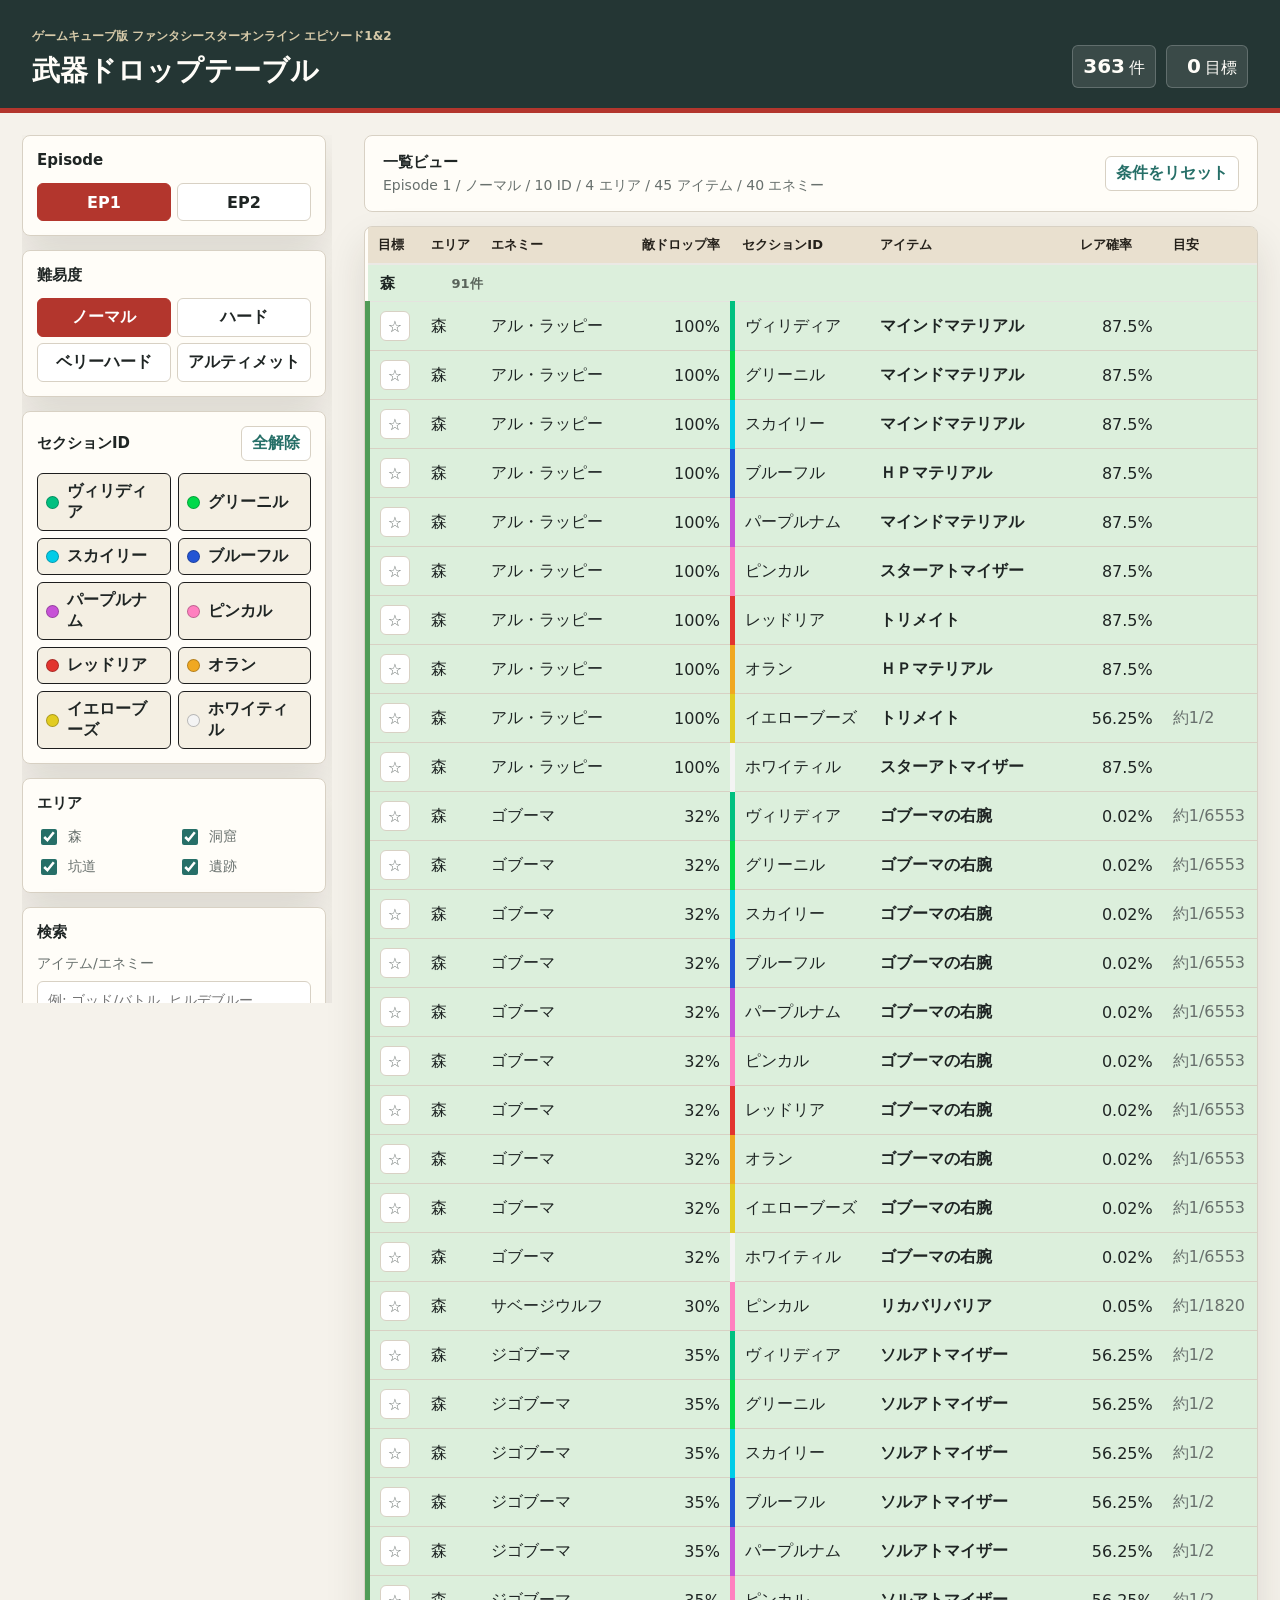
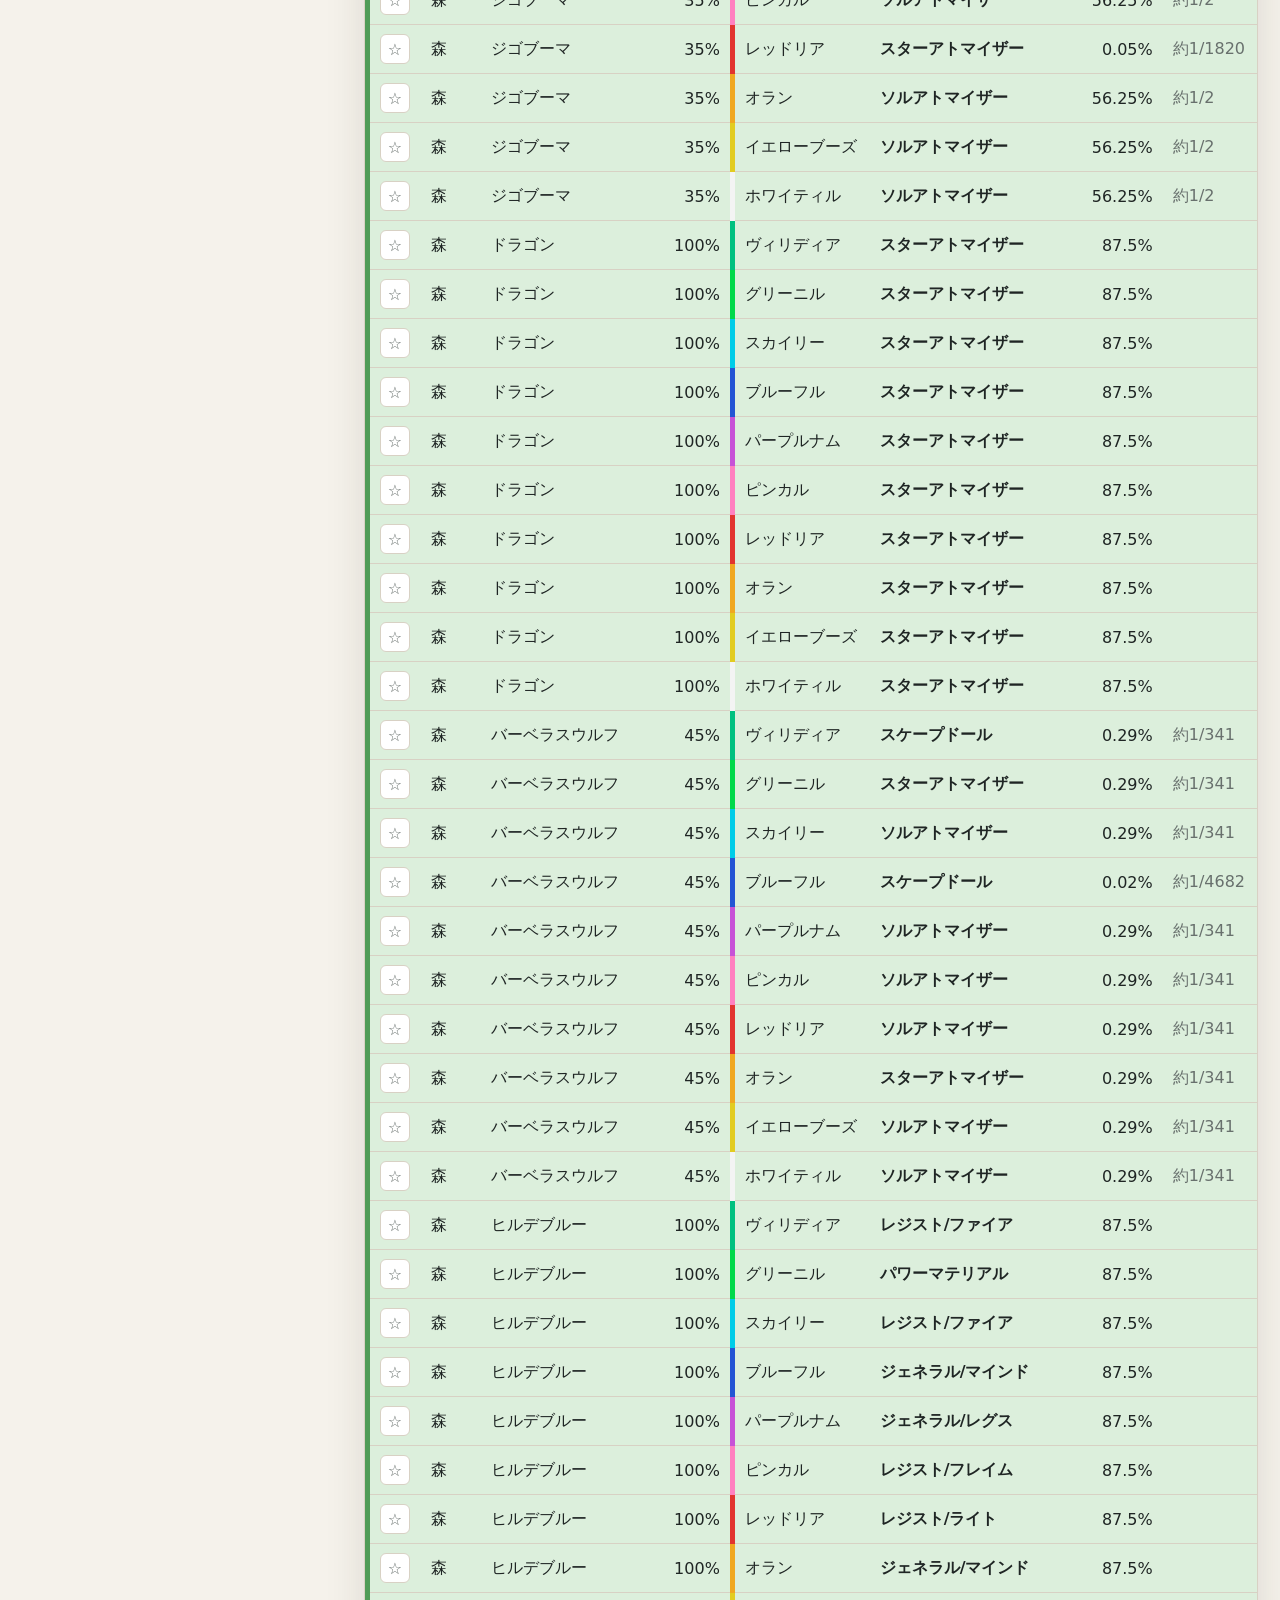
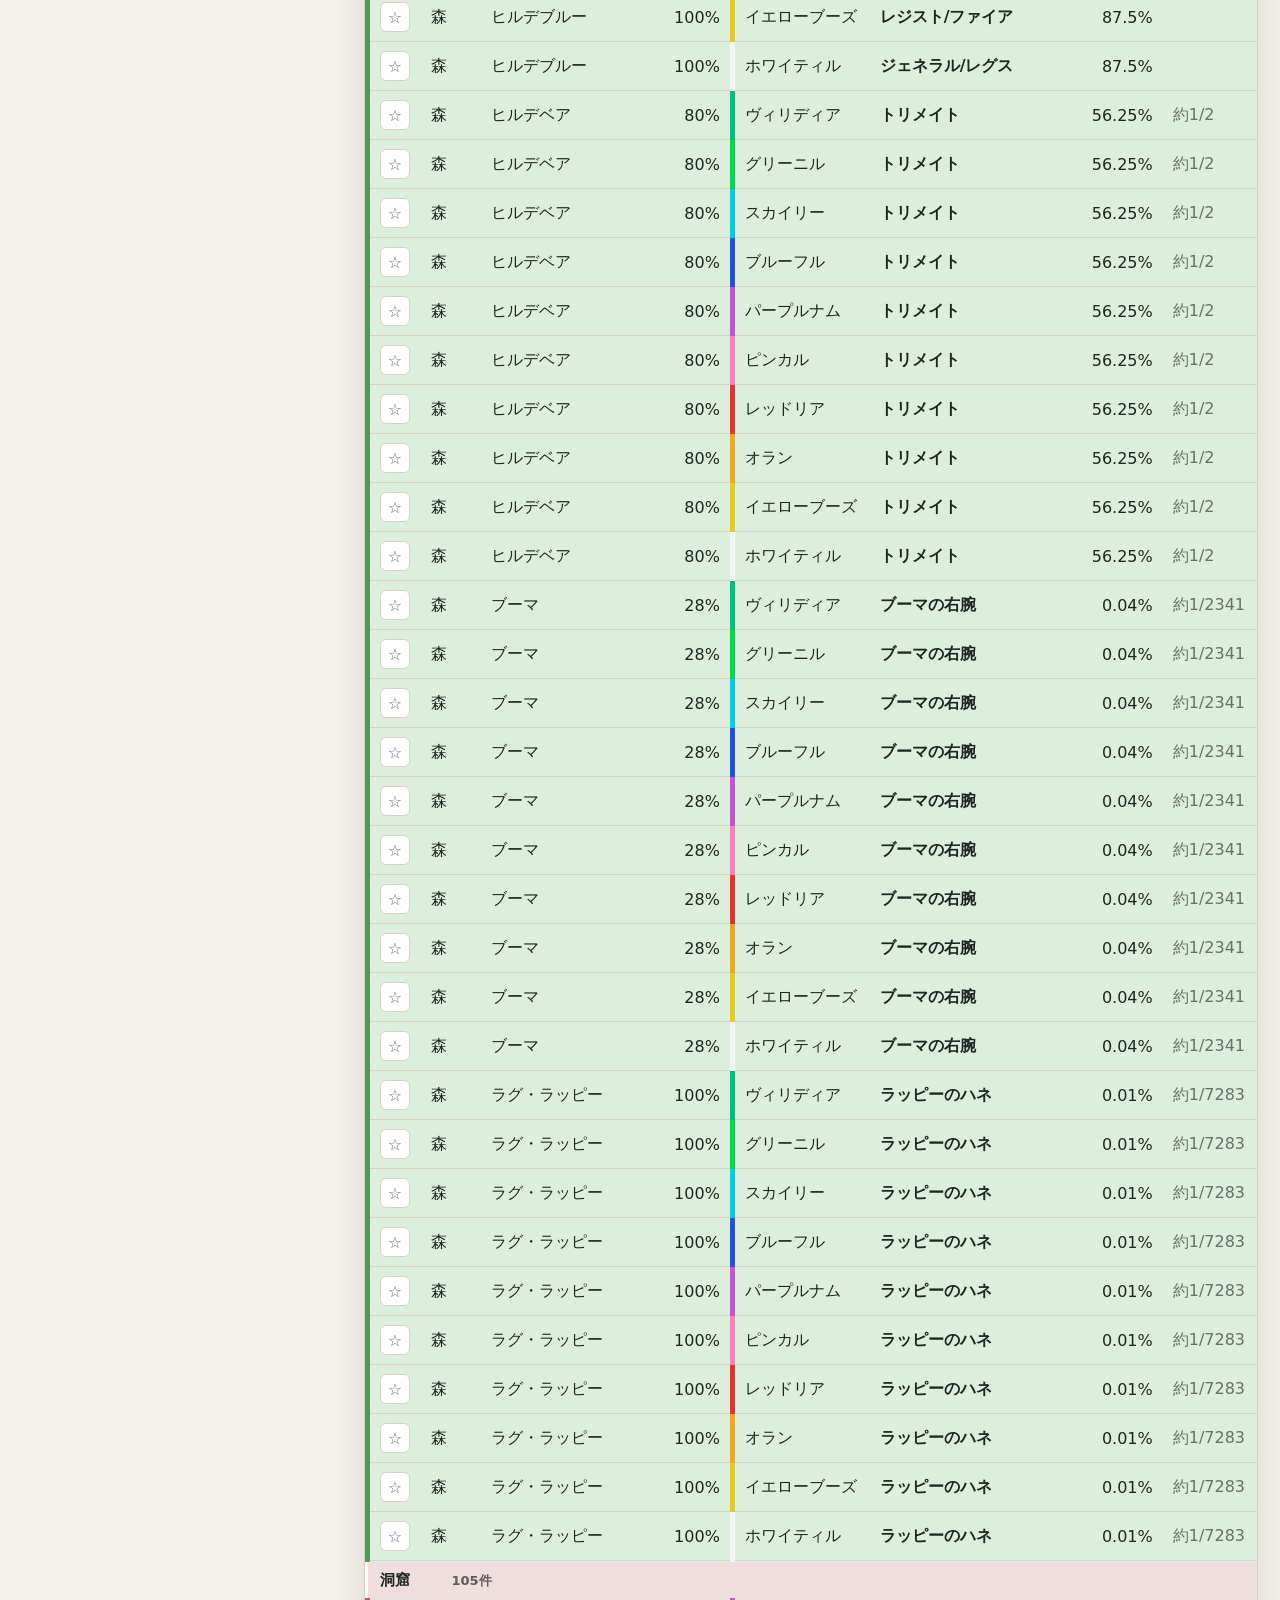
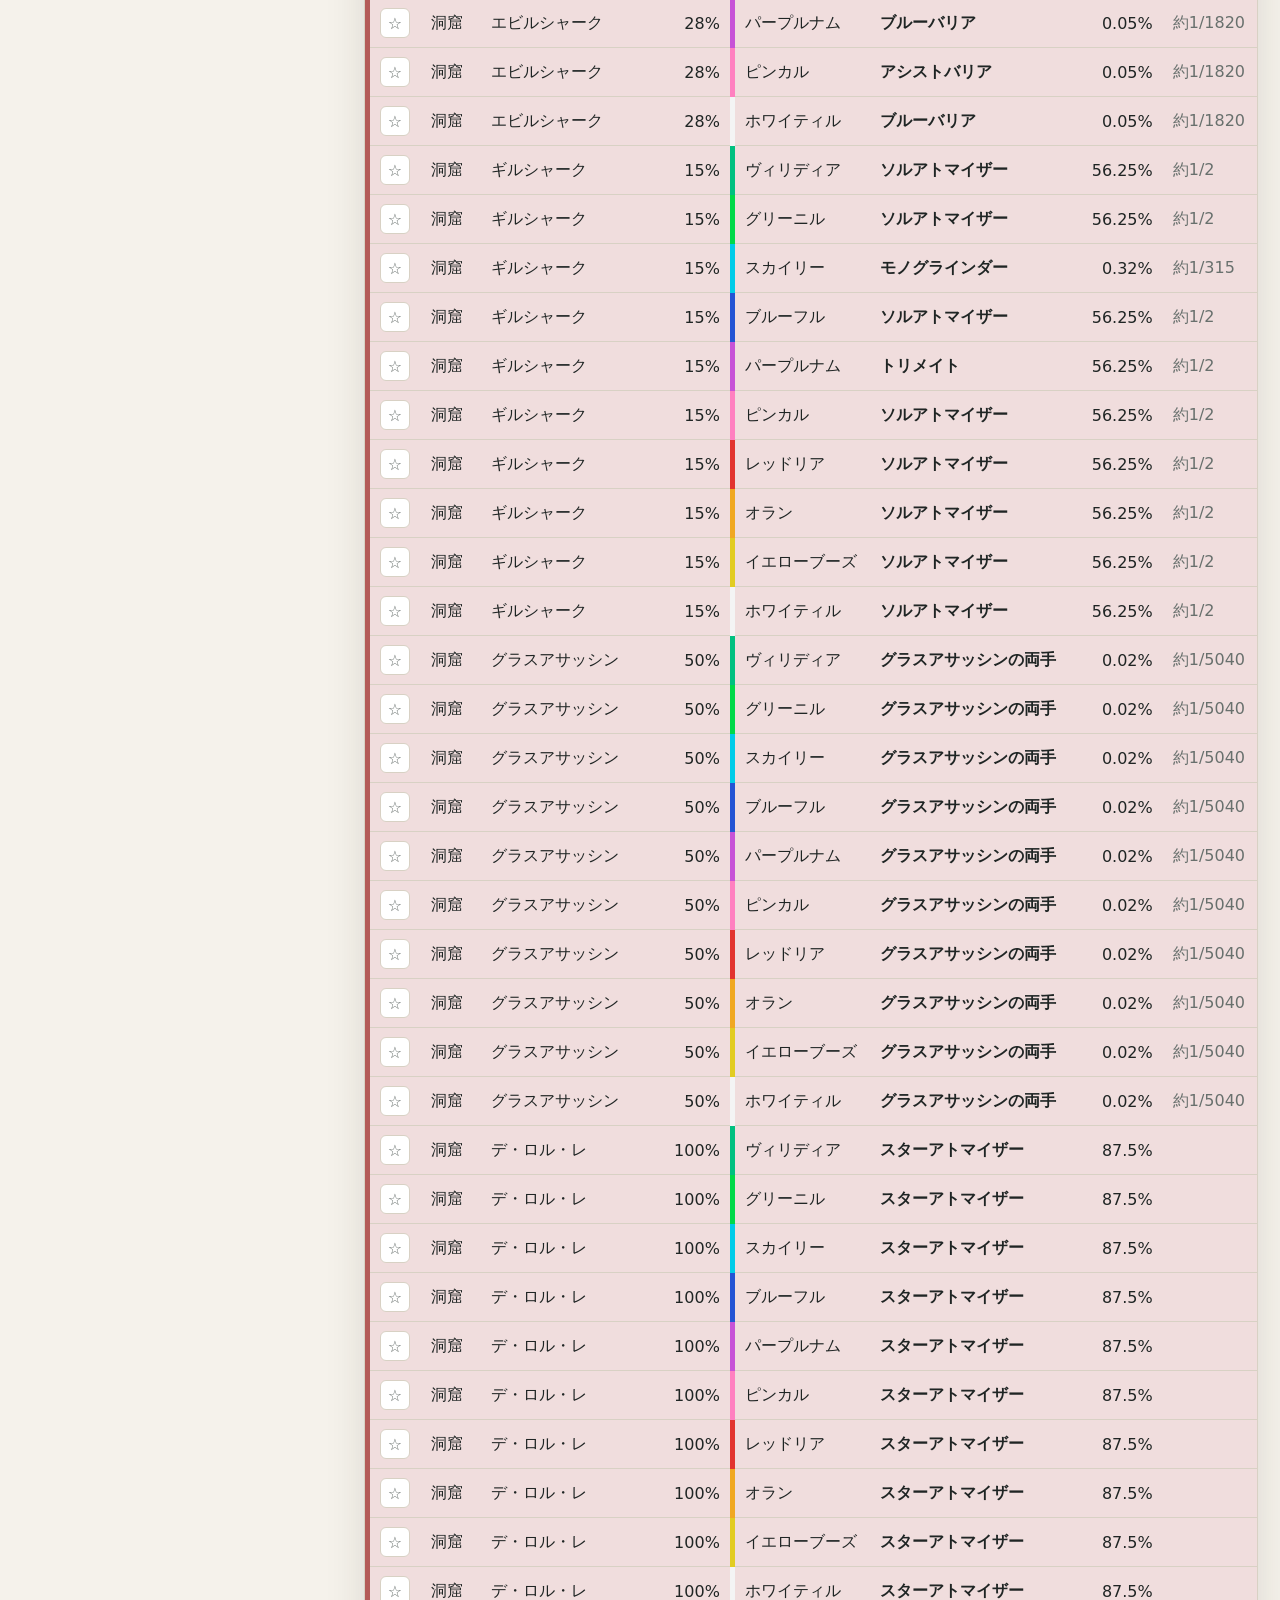
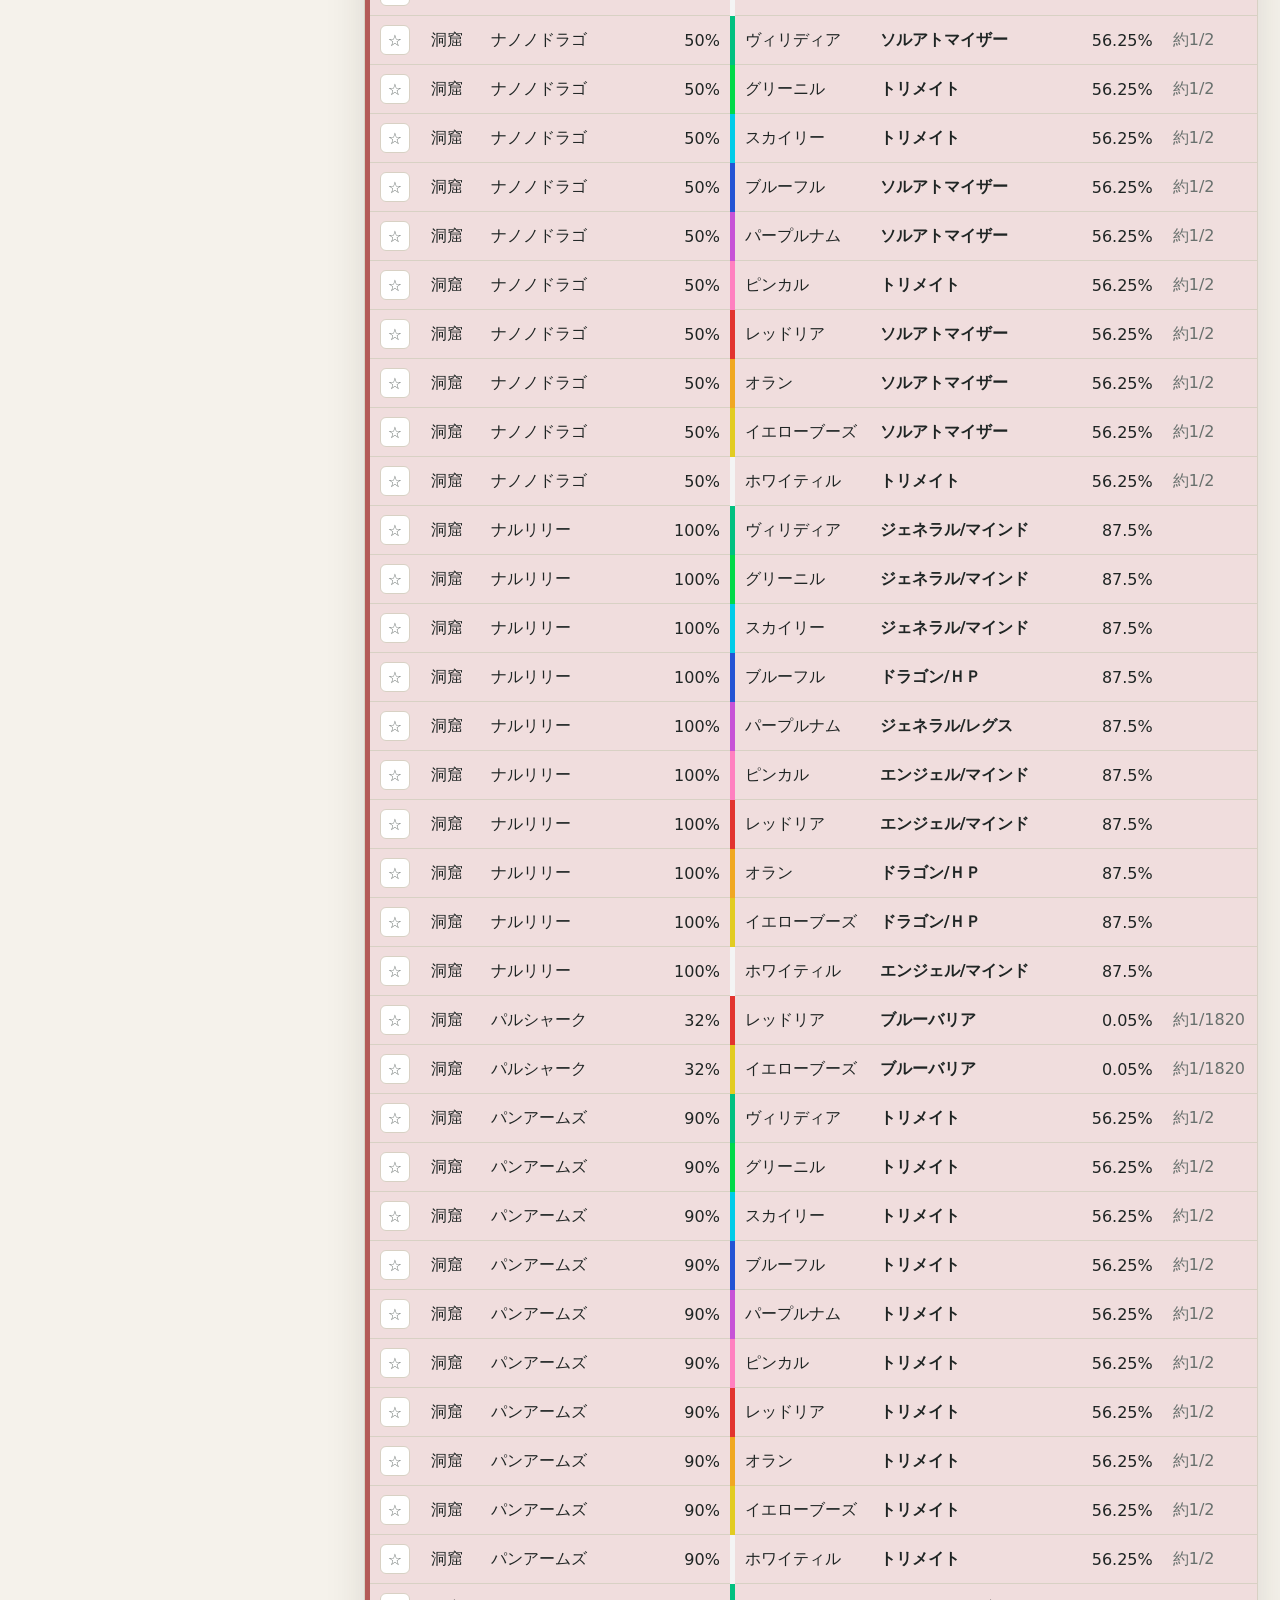
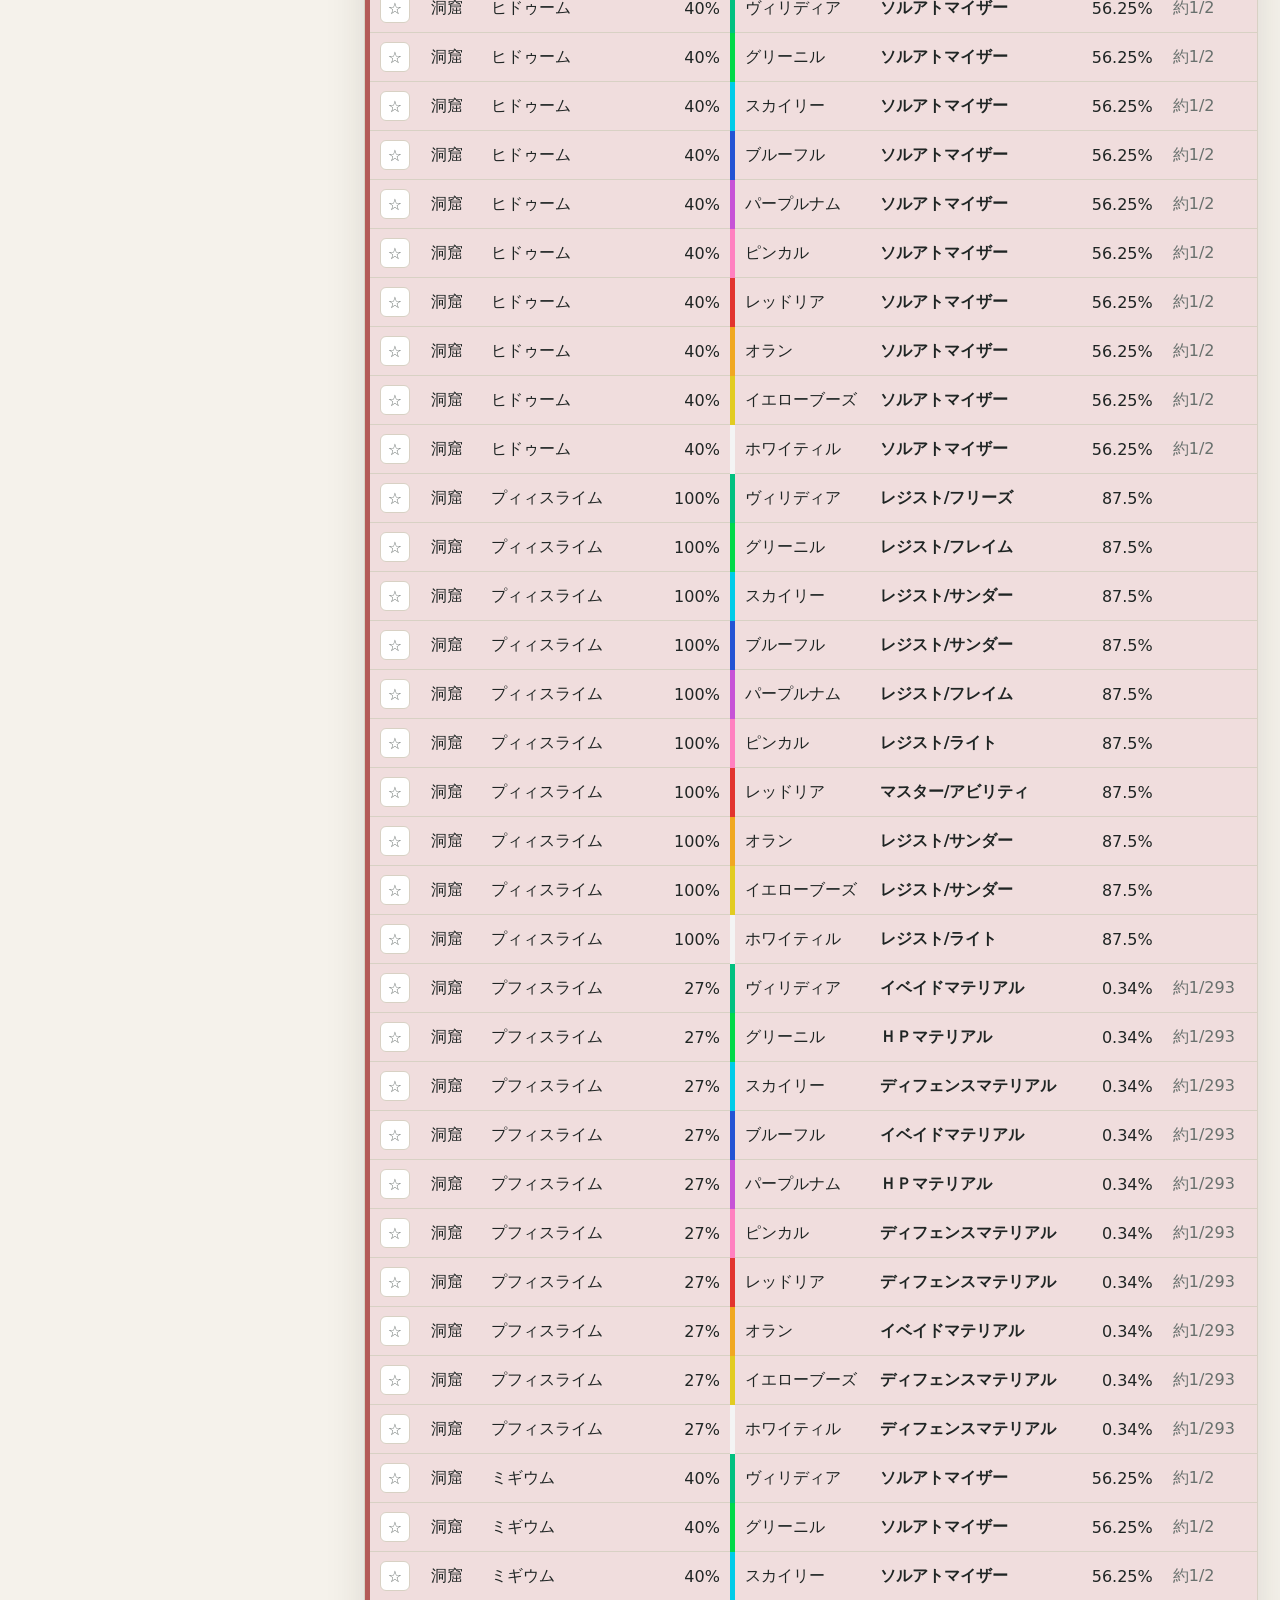
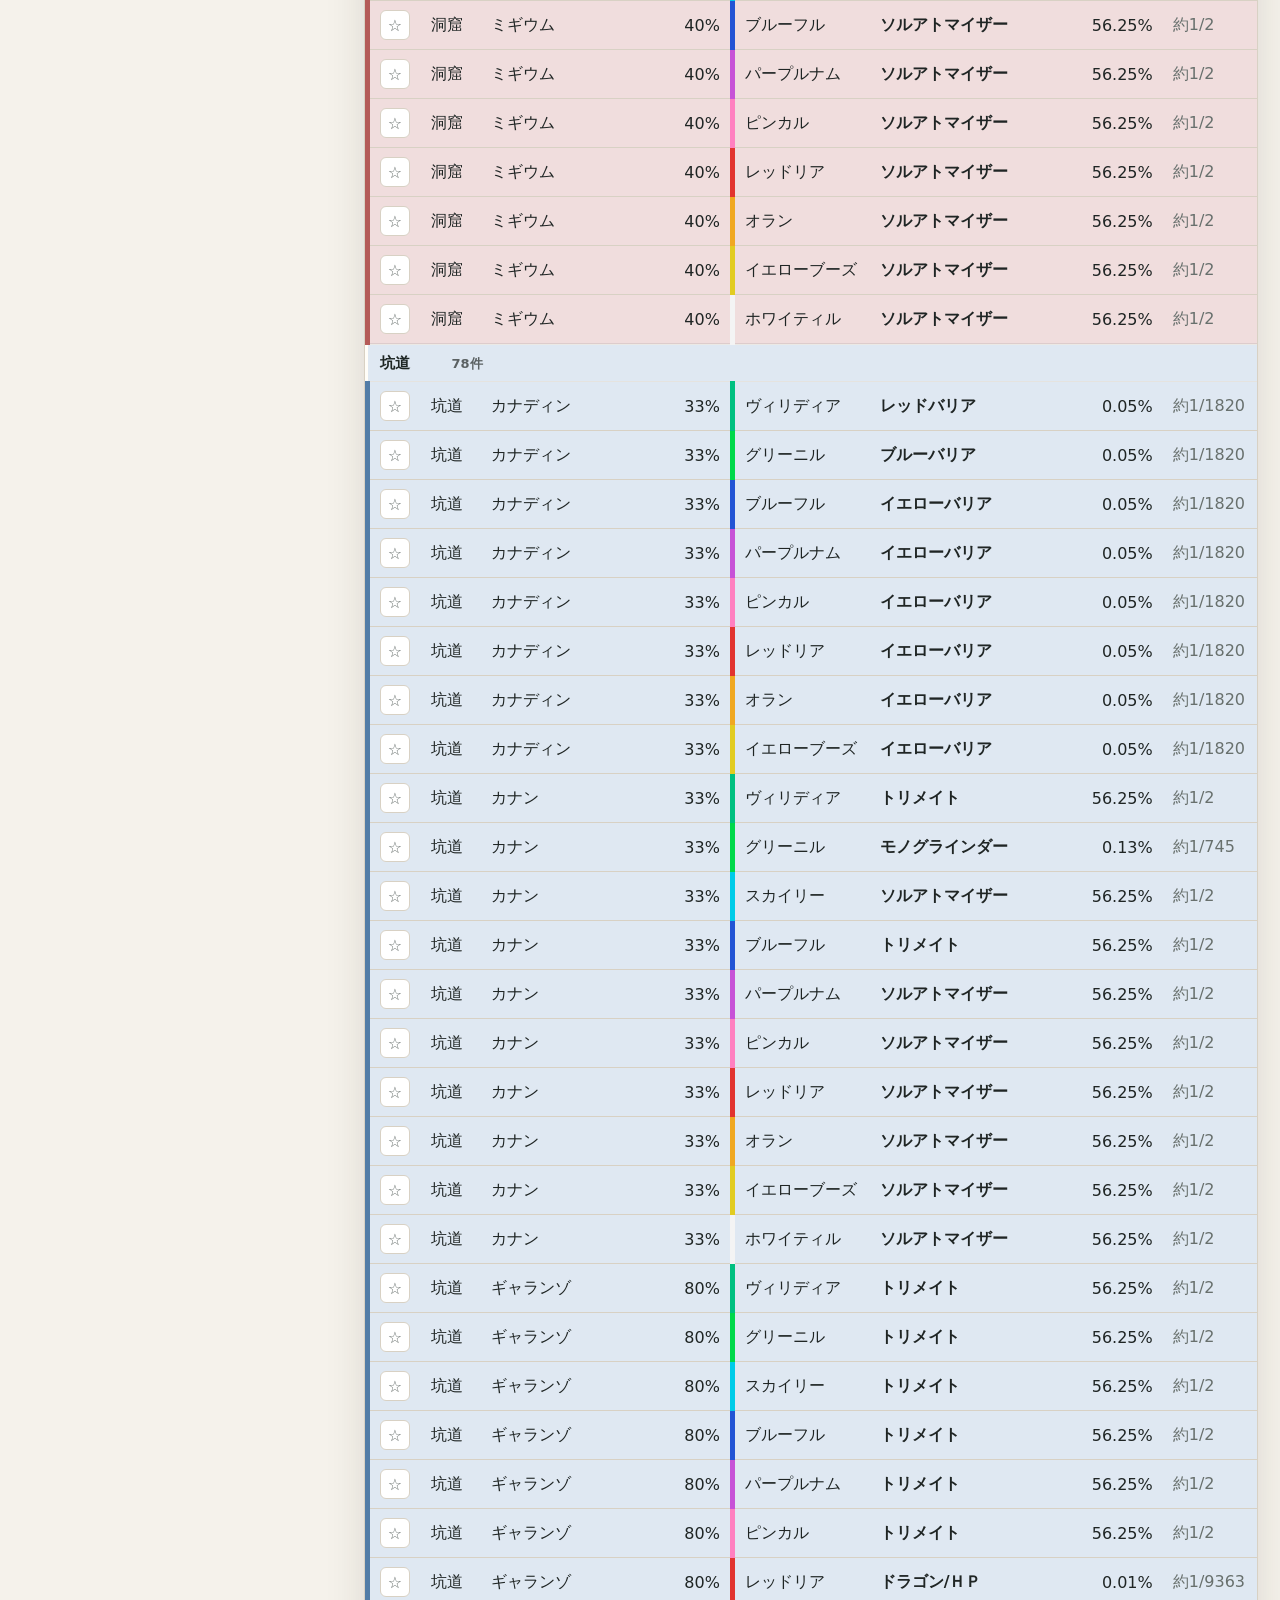
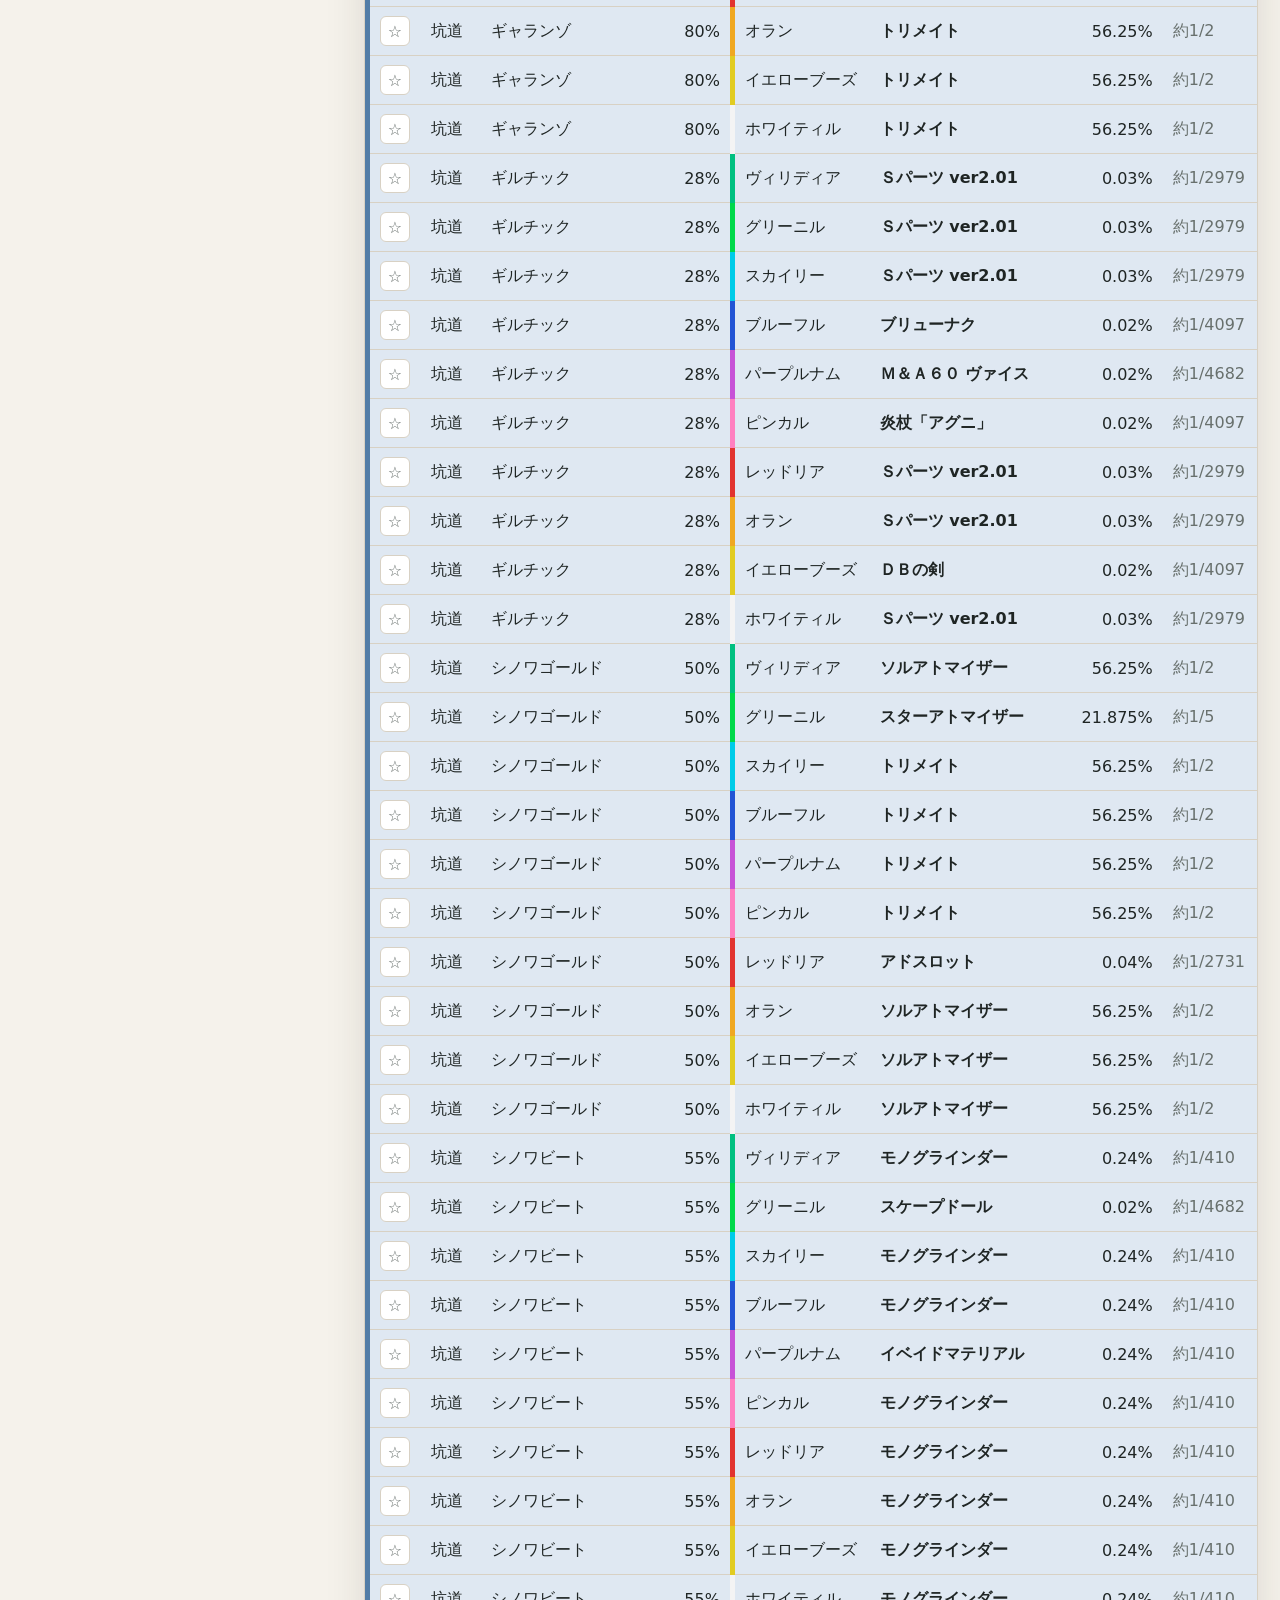
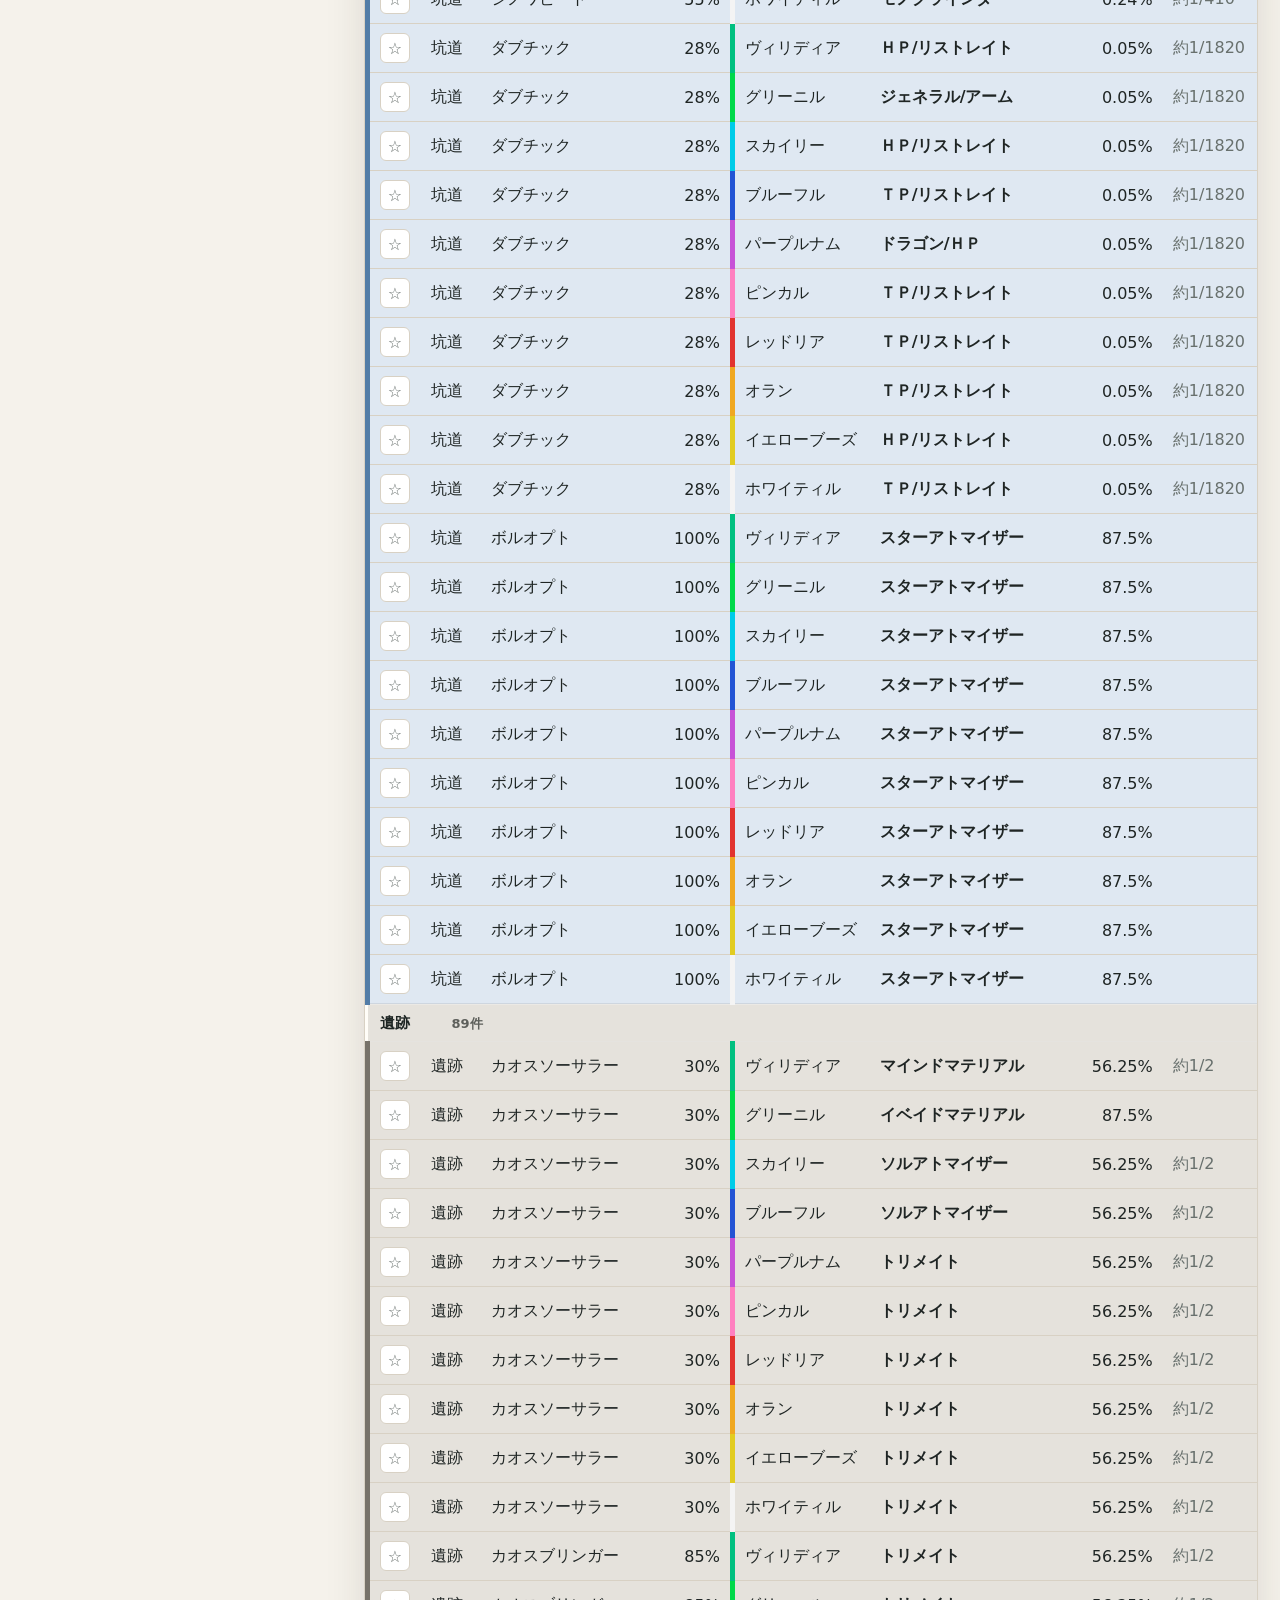
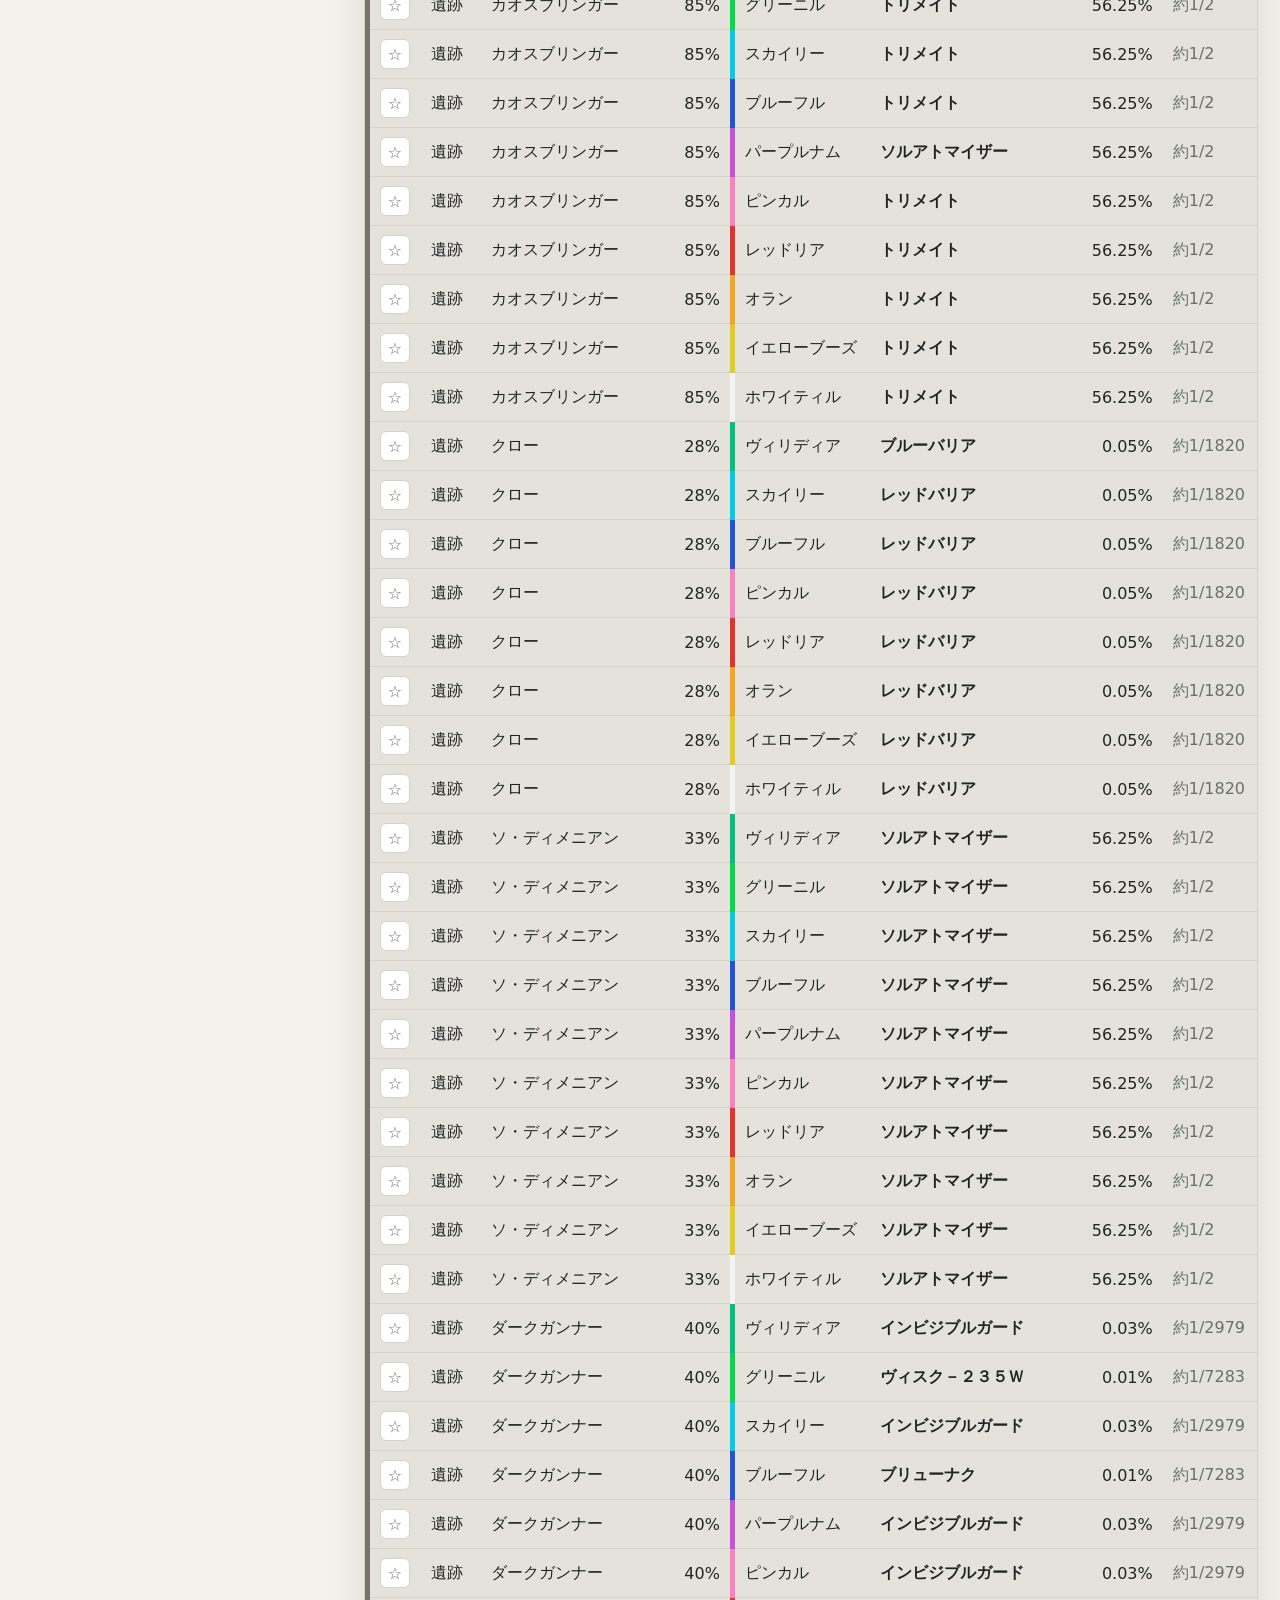
==== index.html @ a9a3b0b6 "Add files via upload" ====
<!doctype html>
<html lang="ja">
  <head>
    <meta charset="utf-8" />
    <meta name="viewport" content="width=device-width, initial-scale=1" />
    <title>ゲームキューブ版 ファンタシースターオンライン エピソード1&2 武器ドロップテーブル</title>
    <link rel="stylesheet" href="./styles.css" />
  </head>
  <body>
    <header class="app-header">
      <div>
        <p class="eyebrow">ゲームキューブ版 ファンタシースターオンライン エピソード1&2</p>
        <h1>武器ドロップテーブル</h1>
        <p class="visually-hidden">
          GC版 Phantasy Star Online Episode 1 and 2 weapon drop table.
          GameCube PSO Episode I & II rare item drop table.
        </p>
      </div>
      <div class="header-stats" aria-live="polite">
        <span><strong id="visibleCount">0</strong>件</span>
        <span><strong id="targetCount">0</strong>目標</span>
      </div>
    </header>

    <main class="layout">
      <aside class="filters" aria-label="絞り込み">
        <section class="filter-section">
          <h2>Episode</h2>
          <div id="episodeButtons" class="segmented"></div>
        </section>

        <section class="filter-section">
          <h2>難易度</h2>
          <div id="difficultyButtons" class="segmented"></div>
        </section>

        <section class="filter-section">
          <div class="section-heading">
            <h2>セクションID</h2>
            <button id="allSectionsButton" class="text-button" type="button">全選択</button>
          </div>
          <div id="sectionButtons" class="section-grid"></div>
        </section>

        <section class="filter-section">
          <h2>エリア</h2>
          <div id="areaFilters" class="check-grid"></div>
        </section>

        <section class="filter-section">
          <h2>検索</h2>
          <label class="search-box">
            <span>アイテム/エネミー</span>
            <input id="queryInput" type="search" placeholder="例: ゴッド/バトル, ヒルデブルー" />
          </label>
        </section>

        <section class="filter-section">
          <h2>表示</h2>
          <label class="control-row">
            <span>ビュー</span>
            <select id="viewMode">
              <option value="list">一覧</option>
              <option value="compare">比較</option>
            </select>
          </label>
          <label class="control-row">
            <span>並び順</span>
            <select id="sortMode">
              <option value="area">エリア順</option>
              <option value="rareAsc">出にくい順</option>
              <option value="rareDesc">出やすい順</option>
              <option value="item">アイテム名順</option>
            </select>
          </label>
          <label class="toggle-row">
            <input id="hideEmpty" type="checkbox" checked />
            <span>「-----」を隠す</span>
          </label>
          <label class="toggle-row">
            <input id="targetsOnly" type="checkbox" />
            <span>目標リストだけ表示</span>
          </label>
        </section>
      </aside>

      <section class="results" aria-label="検索結果">
        <div class="results-toolbar">
          <div>
            <h2 id="resultsTitle">一覧</h2>
            <p id="resultsSummary"></p>
          </div>
          <button id="resetButton" class="text-button" type="button">条件をリセット</button>
        </div>

        <div id="targetPanel" class="target-panel" hidden>
          <div class="section-heading">
            <h2>目標リスト</h2>
            <button id="clearTargetsButton" class="text-button" type="button">全解除</button>
          </div>
          <div id="targetList" class="target-list"></div>
        </div>

        <div class="table-shell">
          <table id="resultTable">
            <thead id="tableHead"></thead>
            <tbody id="tableBody"></tbody>
          </table>
        </div>
      </section>
    </main>

    <script src="./data.js"></script>
    <script src="./app.js"></script>
  </body>
</html>
---- styles.css ----
:root {
  color-scheme: light;
  --bg: #f5f2eb;
  --surface: #fffdf8;
  --surface-2: #ebe7de;
  --ink: #1f2524;
  --muted: #68706d;
  --line: #d8d1c4;
  --accent: #b3362d;
  --accent-2: #266f68;
  --good: #1b7f45;
  --shadow: 0 18px 40px rgba(38, 34, 28, 0.12);
}

* {
  box-sizing: border-box;
}

body {
  margin: 0;
  min-height: 100vh;
  background: var(--bg);
  color: var(--ink);
  font-family:
    "Yu Gothic UI", "Meiryo", system-ui, -apple-system, BlinkMacSystemFont, sans-serif;
}

button,
input,
select {
  font: inherit;
}

.app-header {
  display: flex;
  align-items: flex-end;
  justify-content: space-between;
  gap: 24px;
  padding: 28px 32px 20px;
  background: #243634;
  color: #fffdf8;
  border-bottom: 5px solid var(--accent);
}

.eyebrow {
  margin: 0 0 8px;
  color: #d7caa9;
  font-size: 12px;
  font-weight: 700;
  letter-spacing: 0;
  text-transform: uppercase;
}

h1,
h2,
p {
  margin: 0;
}

h1 {
  font-size: 28px;
  line-height: 1.25;
}

.visually-hidden {
  position: absolute;
  width: 1px;
  height: 1px;
  padding: 0;
  overflow: hidden;
  clip: rect(0, 0, 0, 0);
  white-space: nowrap;
  border: 0;
}

h2 {
  font-size: 15px;
  line-height: 1.4;
}

.header-stats {
  display: flex;
  gap: 10px;
  flex-wrap: wrap;
}

.header-stats span {
  min-width: 82px;
  padding: 8px 10px;
  background: rgba(255, 255, 255, 0.1);
  border: 1px solid rgba(255, 255, 255, 0.2);
  border-radius: 6px;
  text-align: right;
}

.header-stats strong {
  margin-right: 4px;
  font-size: 20px;
}

.layout {
  display: grid;
  grid-template-columns: minmax(260px, 320px) minmax(0, 1fr);
  gap: 22px;
  padding: 22px;
}

.filters {
  display: flex;
  flex-direction: column;
  gap: 14px;
  align-self: start;
  position: sticky;
  top: 16px;
  max-height: calc(100vh - 32px);
  overflow-y: auto;
  padding-right: 6px;
  scrollbar-gutter: stable;
}

.filters::-webkit-scrollbar {
  width: 10px;
}

.filters::-webkit-scrollbar-track {
  background: #e8e1d5;
  border-radius: 999px;
}

.filters::-webkit-scrollbar-thumb {
  background: #b8ab98;
  border: 2px solid #e8e1d5;
  border-radius: 999px;
}

.filters::-webkit-scrollbar-thumb:hover {
  background: #8f8170;
}

.filter-section,
.target-panel {
  padding: 14px;
  background: var(--surface);
  border: 1px solid var(--line);
  border-radius: 8px;
  box-shadow: var(--shadow);
}

.filter-section {
  display: flex;
  flex-direction: column;
  gap: 12px;
}

.section-heading {
  display: flex;
  align-items: center;
  justify-content: space-between;
  gap: 12px;
}

.segmented {
  display: grid;
  grid-template-columns: repeat(2, minmax(0, 1fr));
  gap: 6px;
}

.segmented button,
.section-button,
.text-button {
  border: 1px solid var(--line);
  border-radius: 6px;
  background: #fff;
  color: var(--ink);
  cursor: pointer;
}

.segmented button {
  min-height: 38px;
  padding: 8px;
  font-weight: 700;
}

.segmented button.active {
  border-color: var(--accent);
  background: var(--accent);
  color: #fff;
}

.section-grid {
  display: grid;
  grid-template-columns: repeat(2, minmax(0, 1fr));
  gap: 7px;
}

.section-button {
  display: flex;
  align-items: center;
  gap: 8px;
  min-height: 36px;
  padding: 7px 8px;
  text-align: left;
}

.section-button.active {
  border-color: #1d1d1d;
  background: #f4efe3;
  font-weight: 700;
}

.swatch {
  width: 13px;
  height: 13px;
  flex: 0 0 13px;
  border: 1px solid rgba(0, 0, 0, 0.25);
  border-radius: 50%;
}

.check-grid {
  display: grid;
  grid-template-columns: repeat(2, minmax(0, 1fr));
  gap: 8px;
}

.toggle-row,
.control-row,
.search-box,
.check-grid label {
  display: flex;
  align-items: center;
  gap: 8px;
  color: var(--muted);
  font-size: 14px;
}

.search-box,
.control-row {
  align-items: stretch;
  flex-direction: column;
}

input[type="search"],
select {
  width: 100%;
  min-height: 38px;
  padding: 8px 10px;
  border: 1px solid var(--line);
  border-radius: 6px;
  background: #fff;
  color: var(--ink);
}

input[type="checkbox"] {
  width: 16px;
  height: 16px;
  accent-color: var(--accent-2);
}

.text-button {
  min-height: 32px;
  padding: 6px 10px;
  color: var(--accent-2);
  font-weight: 700;
}

.results {
  min-width: 0;
  display: flex;
  flex-direction: column;
  gap: 14px;
}

.results-toolbar {
  display: flex;
  align-items: center;
  justify-content: space-between;
  gap: 16px;
  padding: 16px 18px;
  background: var(--surface);
  border: 1px solid var(--line);
  border-radius: 8px;
}

#resultsSummary {
  margin-top: 4px;
  color: var(--muted);
  font-size: 14px;
}

.target-panel {
  box-shadow: none;
}

.target-list {
  display: flex;
  flex-wrap: wrap;
  gap: 8px;
  margin-top: 12px;
}

.target-chip {
  display: inline-flex;
  align-items: center;
  gap: 8px;
  max-width: 100%;
  padding: 6px 8px;
  border: 1px solid var(--line);
  border-radius: 6px;
  background: #fff;
  color: var(--ink);
}

.target-chip button,
.target-button {
  width: 30px;
  height: 30px;
  border: 1px solid var(--line);
  border-radius: 6px;
  background: #fff;
  color: var(--muted);
  cursor: pointer;
}

.target-button.active {
  border-color: var(--accent);
  color: var(--accent);
  background: #fff4f1;
}

.table-shell {
  overflow: auto;
  background: var(--surface);
  border: 1px solid var(--line);
  border-radius: 8px;
  box-shadow: var(--shadow);
}

table {
  width: 100%;
  border-collapse: collapse;
  min-width: 840px;
}

th,
td {
  padding: 9px 10px;
  border-bottom: 1px solid var(--line);
  text-align: left;
  vertical-align: middle;
  white-space: nowrap;
}

th {
  position: sticky;
  top: 0;
  z-index: 1;
  background: #e9e0cf;
  color: #25211b;
  font-size: 13px;
}

tbody tr:nth-child(even) {
  background: #faf7ef;
}

tbody tr:hover {
  background: #f3ead8;
}

.area-divider td {
  position: sticky;
  top: 37px;
  z-index: 1;
  padding: 8px 12px;
  border-top: 2px solid rgba(0, 0, 0, 0.08);
  border-bottom: 1px solid rgba(0, 0, 0, 0.1);
  color: #1d2523;
}

.area-divider .area-name {
  display: inline-flex;
  align-items: center;
  min-width: 72px;
  font-size: 15px;
  font-weight: 800;
}

.area-divider .area-count {
  color: rgba(20, 24, 22, 0.65);
  font-size: 13px;
  font-weight: 700;
}

.area-row td:first-child {
  border-left: 5px solid transparent;
}

.area-森 td {
  background: #dcefdc;
}

.area-洞窟 td {
  background: #f0dddd;
}

.area-坑道 td {
  background: #dfe8f2;
}

.area-遺跡 td {
  background: #e5e2dc;
}

.area-ＶＲ神殿 td {
  background: #ece6c8;
}

.area-ＶＲ宇宙船 td {
  background: #dfe7f4;
}

.area-中央管理区 td {
  background: #dcefdc;
}

.area-プラント td {
  background: #e5e2ec;
}

.area-制御塔 td {
  background: #e1ece8;
}

.area-row.area-森 td:first-child {
  border-left-color: #4f9b57;
}

.area-row.area-洞窟 td:first-child {
  border-left-color: #b45a58;
}

.area-row.area-坑道 td:first-child {
  border-left-color: #527ca7;
}

.area-row.area-遺跡 td:first-child {
  border-left-color: #77726a;
}

.area-row.area-ＶＲ神殿 td:first-child {
  border-left-color: #b7a344;
}

.area-row.area-ＶＲ宇宙船 td:first-child {
  border-left-color: #5978aa;
}

.area-row.area-中央管理区 td:first-child {
  border-left-color: #57995a;
}

.area-row.area-プラント td:first-child {
  border-left-color: #7a668f;
}

.area-row.area-制御塔 td:first-child {
  border-left-color: #4e8b83;
}

.area-row:hover td {
  background: #f3ead8;
}

.rate {
  text-align: right;
  font-variant-numeric: tabular-nums;
}

.muted {
  color: var(--muted);
}

.item-name {
  font-weight: 700;
}

.empty-state {
  padding: 28px;
  color: var(--muted);
  text-align: center;
}

@media (max-width: 860px) {
  .app-header {
    align-items: flex-start;
    flex-direction: column;
    padding: 22px 18px;
  }

  .layout {
    grid-template-columns: 1fr;
    padding: 14px;
  }

  .filters {
    position: static;
  }

  .results-toolbar {
    align-items: flex-start;
    flex-direction: column;
  }

  table {
    min-width: 760px;
  }
}
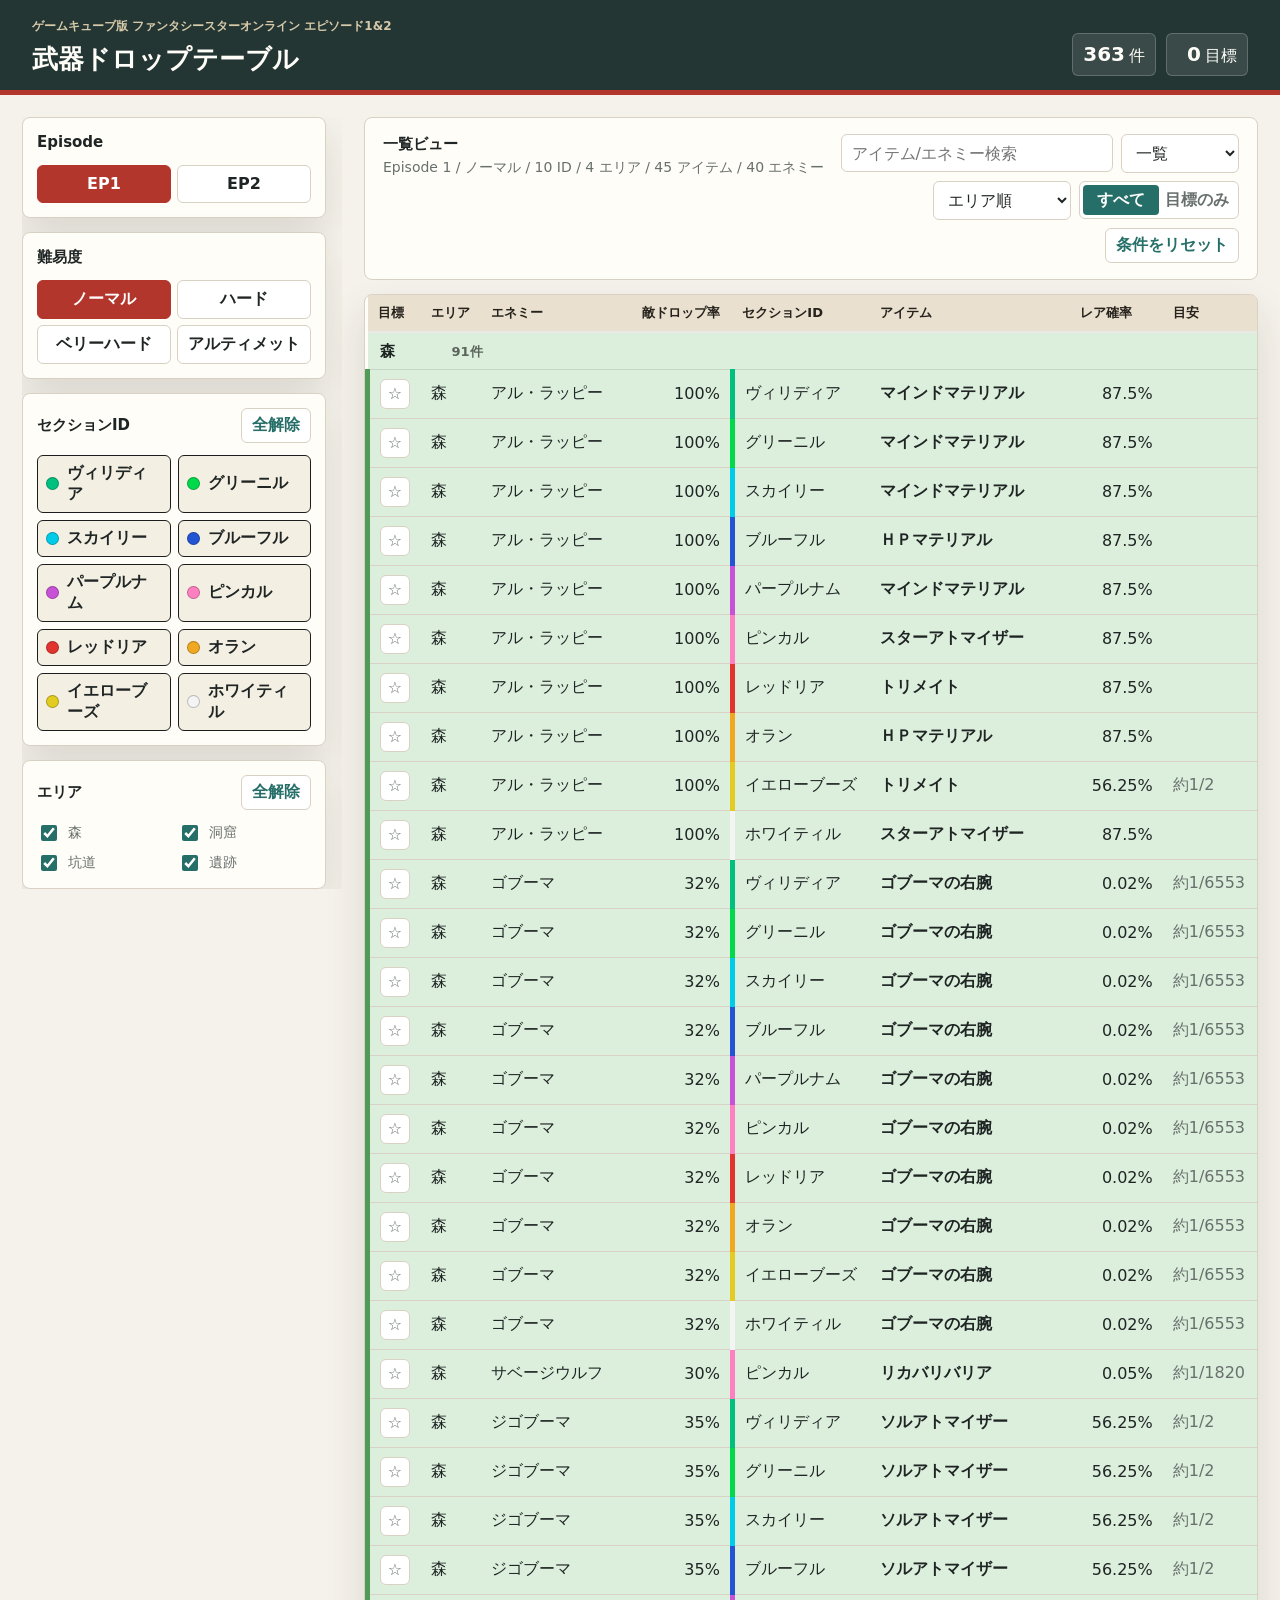
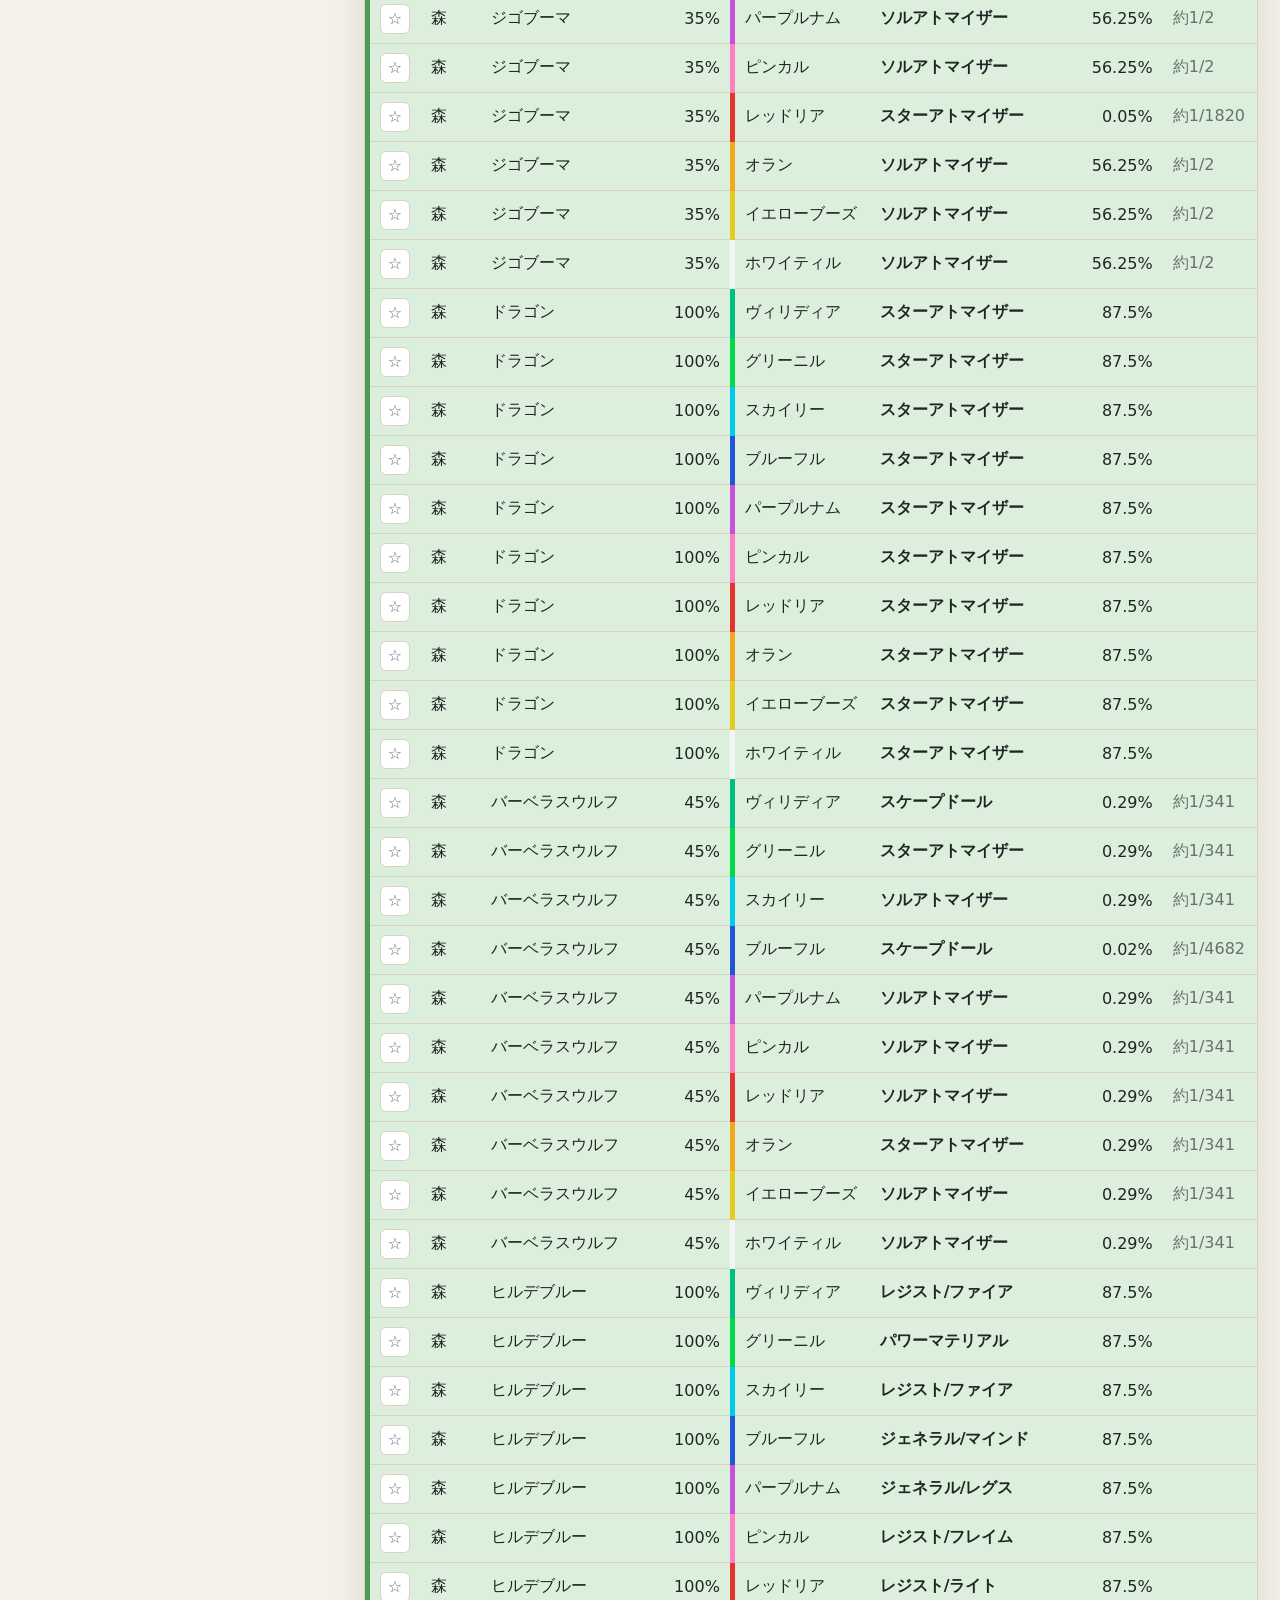
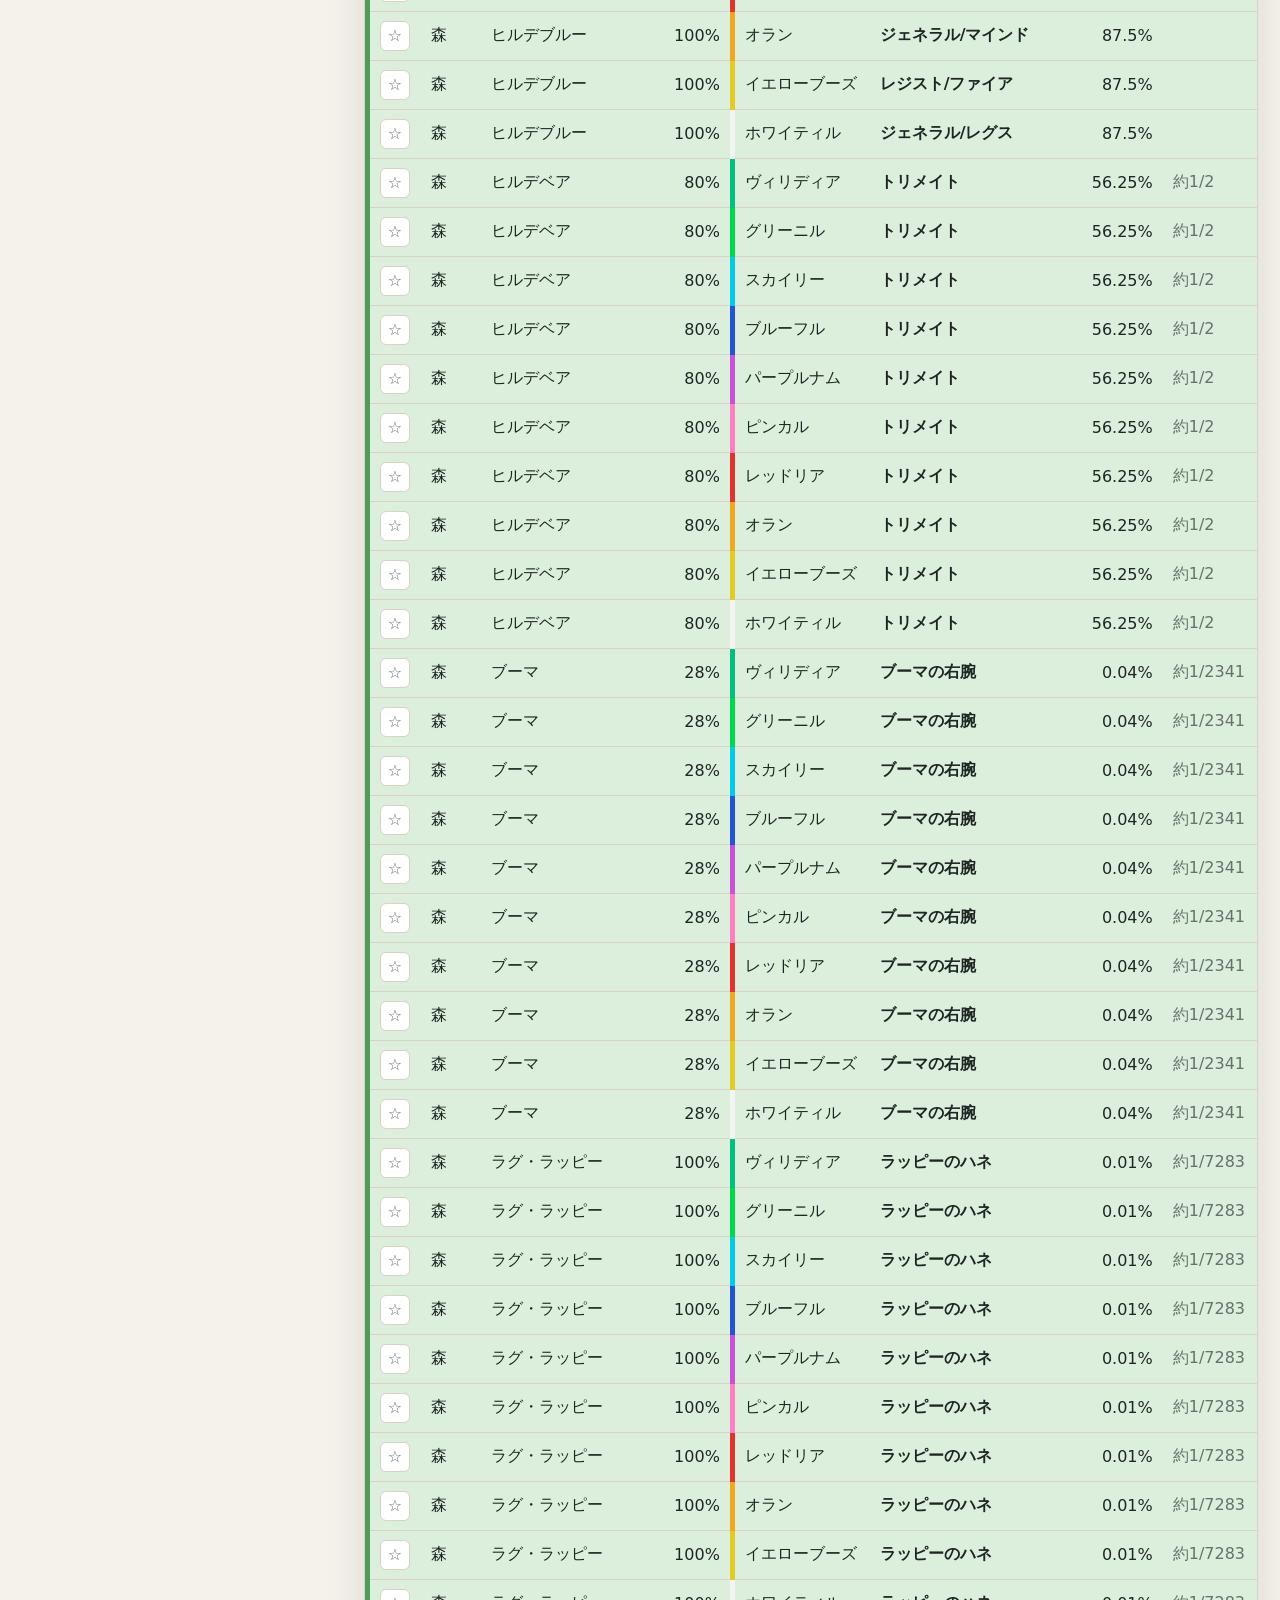
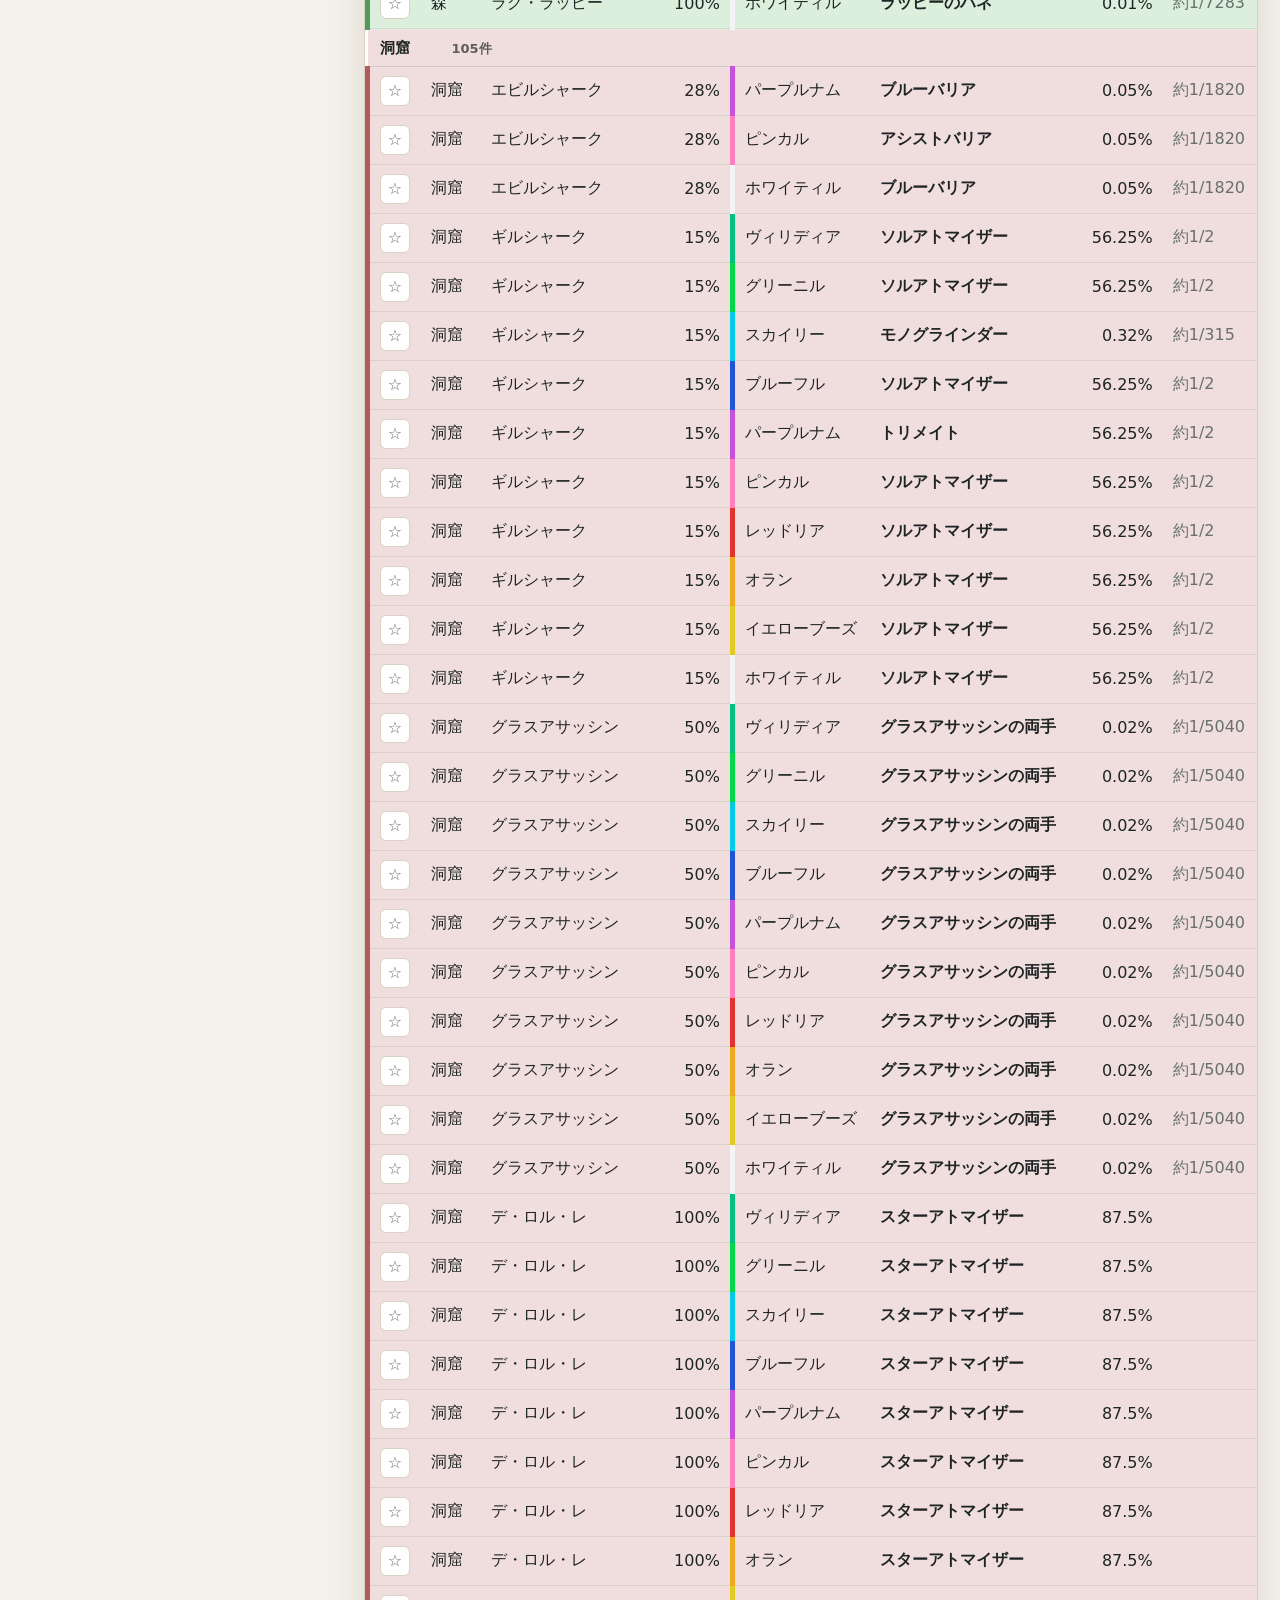
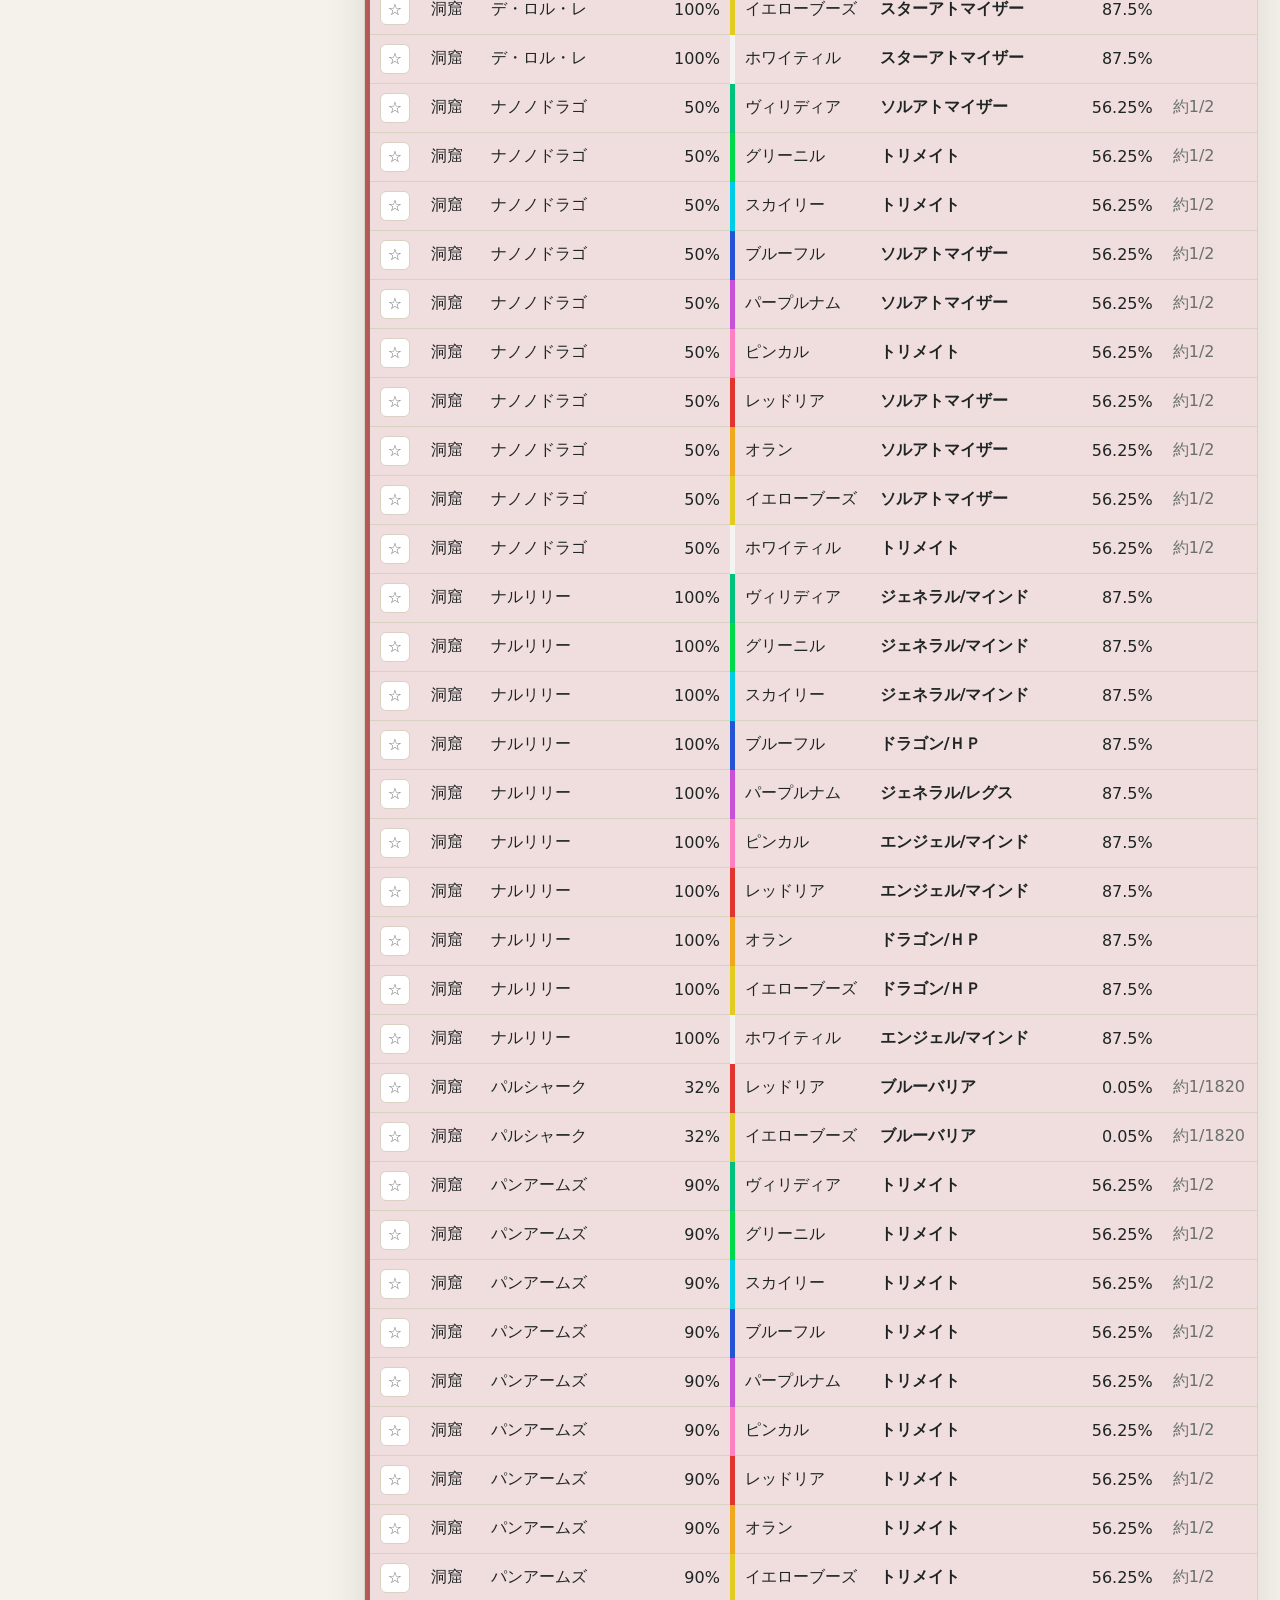
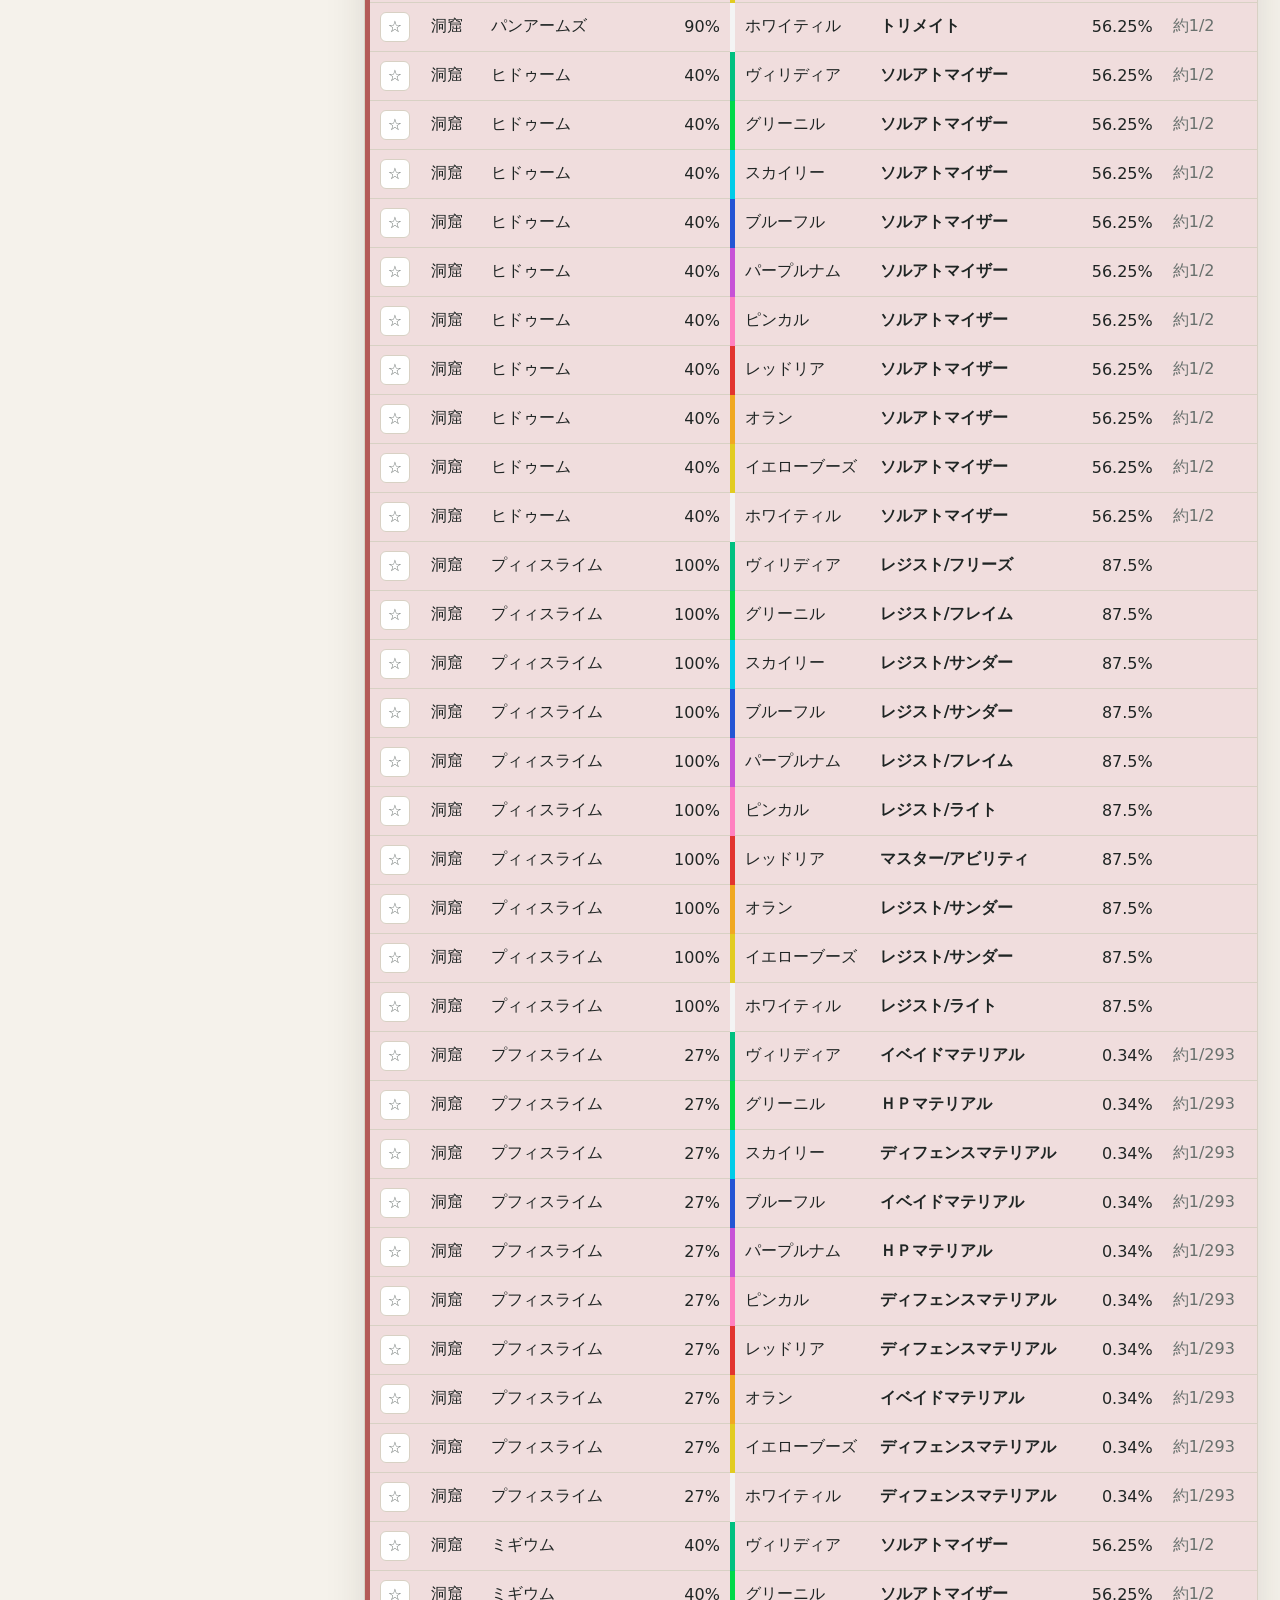
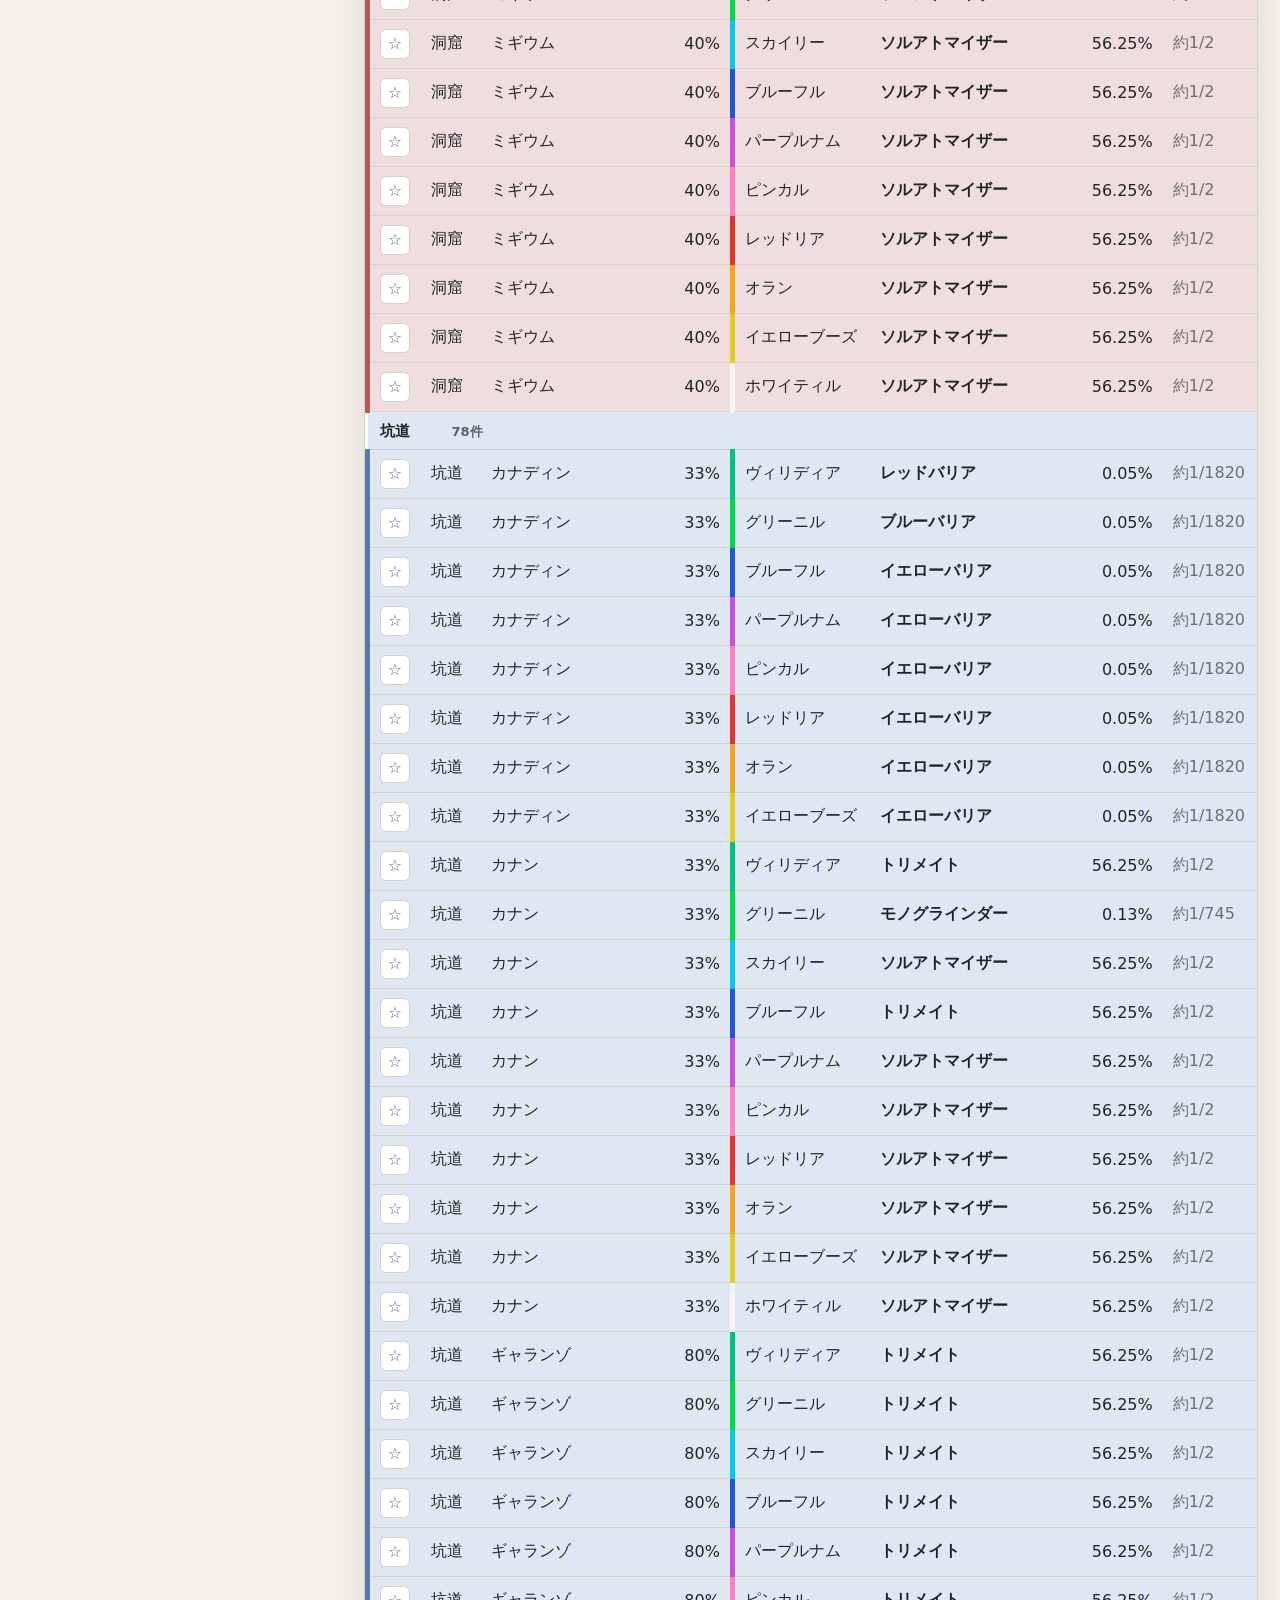
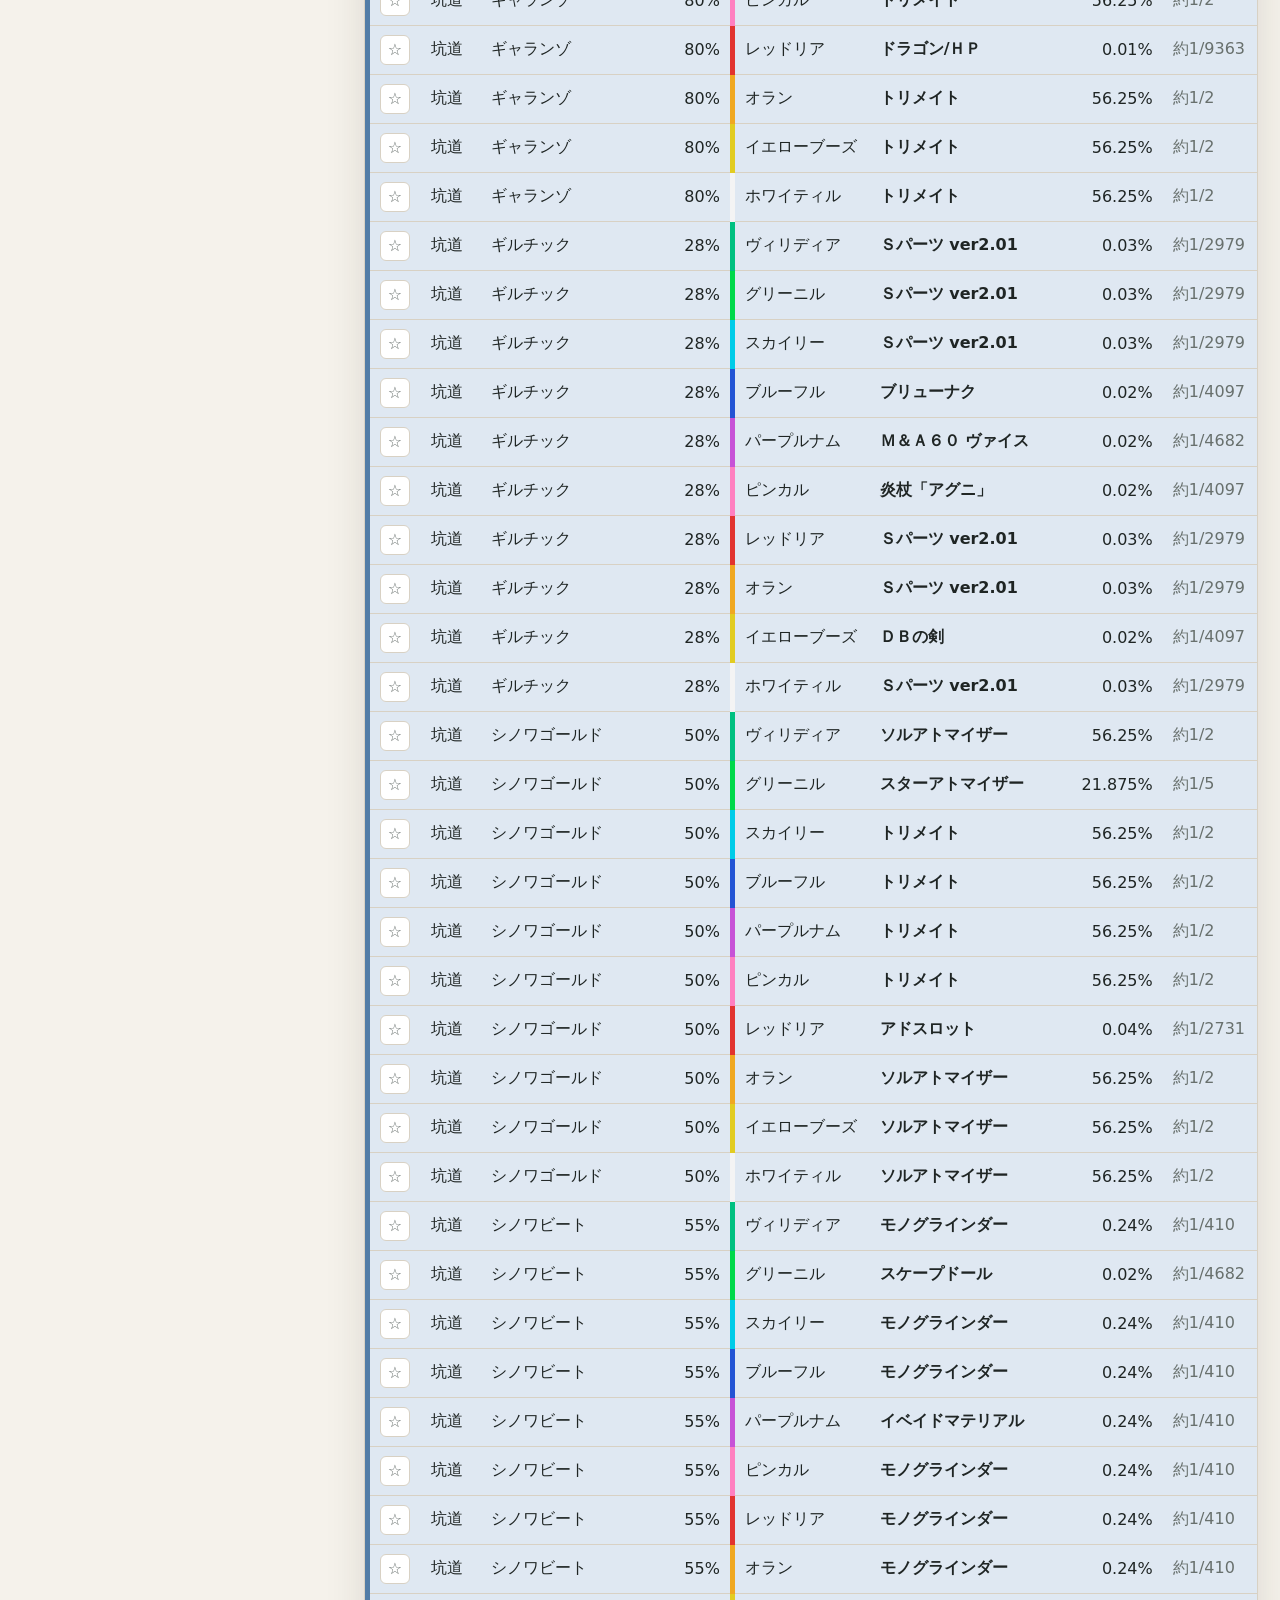
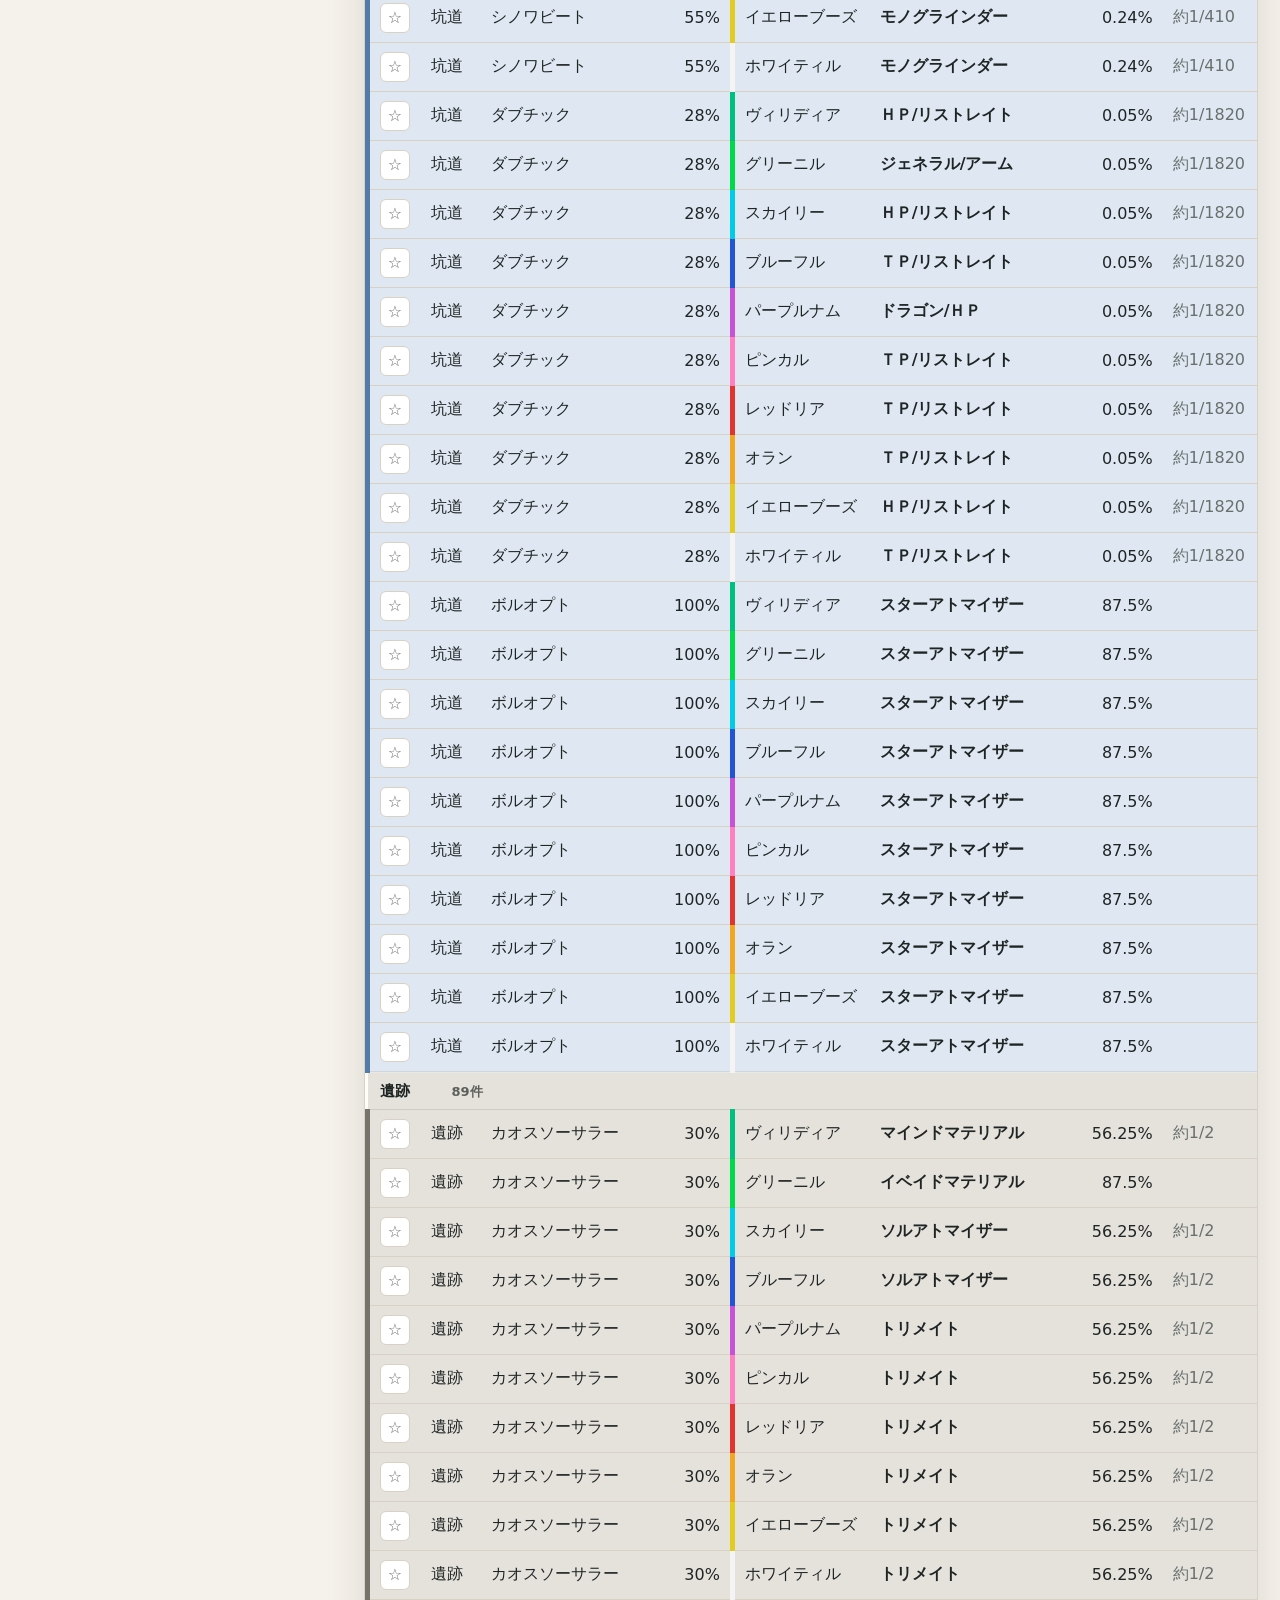
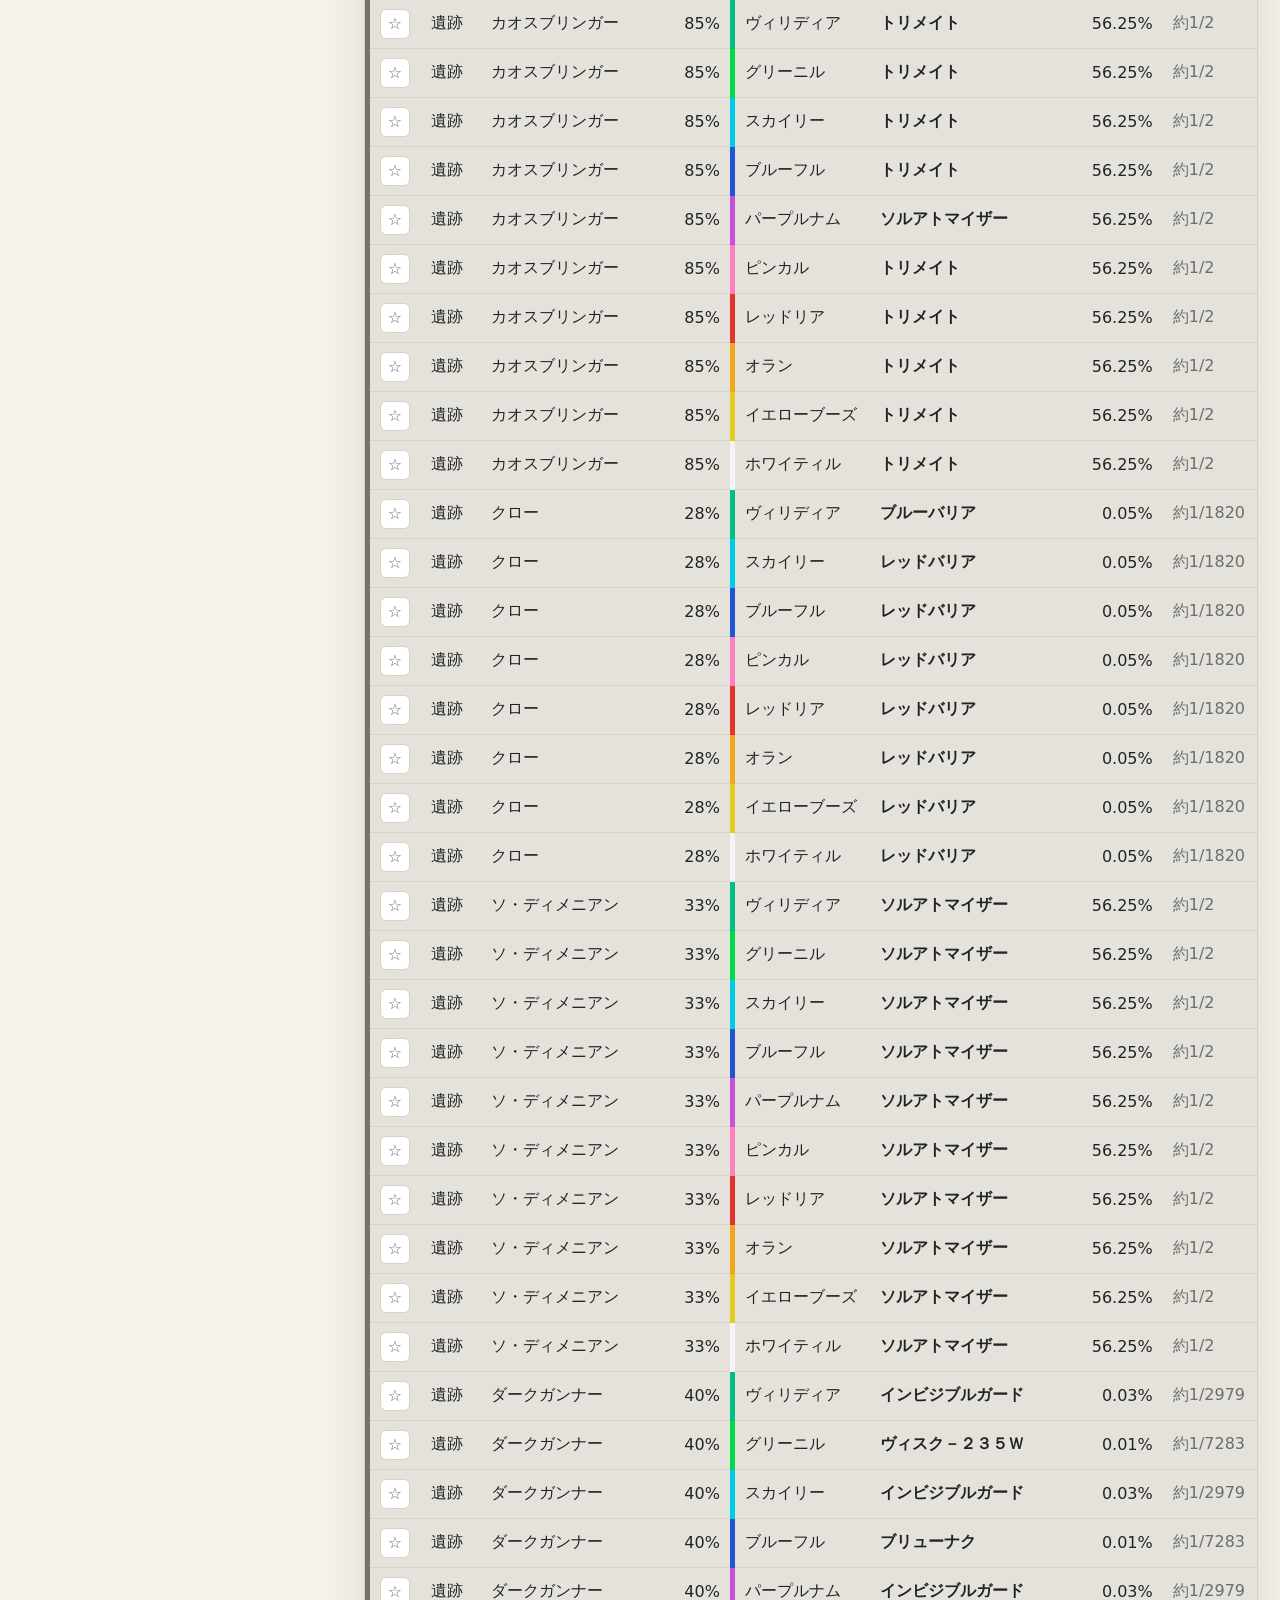
==== commit d544c618: "Add files via upload" ====
--- a/index.html
+++ b/index.html
@@ -43,59 +43,46 @@
         </section>
 
         <section class="filter-section">
-          <h2>エリア</h2>
+          <div class="section-heading">
+            <h2>エリア</h2>
+            <button id="allAreasButton" class="text-button" type="button">全選択</button>
+          </div>
           <div id="areaFilters" class="check-grid"></div>
         </section>
+      </aside>
 
-        <section class="filter-section">
-          <h2>検索</h2>
-          <label class="search-box">
-            <span>アイテム/エネミー</span>
-            <input id="queryInput" type="search" placeholder="例: ゴッド/バトル, ヒルデブルー" />
-          </label>
-        </section>
-
-        <section class="filter-section">
-          <h2>表示</h2>
-          <label class="control-row">
-            <span>ビュー</span>
-            <select id="viewMode">
+      <section class="results" aria-label="検索結果">
+        <div class="results-toolbar">
+          <div class="results-heading">
+            <h2 id="resultsTitle">一覧</h2>
+            <p id="resultsSummary"></p>
+          </div>
+          <div class="toolbar-controls">
+            <label class="toolbar-search">
+              <span class="visually-hidden">アイテムまたはエネミーを検索</span>
+              <input id="queryInput" type="search" placeholder="アイテム/エネミー検索" />
+            </label>
+            <select id="viewMode" aria-label="ビュー">
               <option value="list">一覧</option>
               <option value="compare">比較</option>
             </select>
-          </label>
-          <label class="control-row">
-            <span>並び順</span>
-            <select id="sortMode">
+            <select id="sortMode" aria-label="並び順">
               <option value="area">エリア順</option>
               <option value="rareAsc">出にくい順</option>
               <option value="rareDesc">出やすい順</option>
               <option value="item">アイテム名順</option>
             </select>
-          </label>
-          <label class="toggle-row">
-            <input id="hideEmpty" type="checkbox" checked />
-            <span>「-----」を隠す</span>
-          </label>
-          <label class="toggle-row">
-            <input id="targetsOnly" type="checkbox" />
-            <span>目標リストだけ表示</span>
-          </label>
-        </section>
-      </aside>
-
-      <section class="results" aria-label="検索結果">
-        <div class="results-toolbar">
-          <div>
-            <h2 id="resultsTitle">一覧</h2>
-            <p id="resultsSummary"></p>
+            <div class="target-toggle" aria-label="表示対象">
+              <button id="showAllButton" class="active" type="button">すべて</button>
+              <button id="showTargetsButton" type="button">目標のみ</button>
+            </div>
+            <button id="resetButton" class="text-button" type="button">条件をリセット</button>
           </div>
-          <button id="resetButton" class="text-button" type="button">条件をリセット</button>
         </div>
 
         <div id="targetPanel" class="target-panel" hidden>
           <div class="section-heading">
-            <h2>目標リスト</h2>
+            <button id="toggleTargetPanelButton" class="target-panel-title" type="button">目標リスト</button>
             <button id="clearTargetsButton" class="text-button" type="button">全解除</button>
           </div>
           <div id="targetList" class="target-list"></div>
--- a/styles.css
+++ b/styles.css
@@ -32,11 +32,14 @@
 }
 
 .app-header {
+  position: sticky;
+  top: 0;
+  z-index: 10;
   display: flex;
   align-items: flex-end;
   justify-content: space-between;
   gap: 24px;
-  padding: 28px 32px 20px;
+  padding: 18px 32px 14px;
   background: #243634;
   color: #fffdf8;
   border-bottom: 5px solid var(--accent);
@@ -58,7 +61,7 @@
 }
 
 h1 {
-  font-size: 28px;
+  font-size: 26px;
   line-height: 1.25;
 }
 
@@ -111,8 +114,8 @@
   gap: 14px;
   align-self: start;
   position: sticky;
-  top: 16px;
-  max-height: calc(100vh - 32px);
+  top: 108px;
+  max-height: calc(100vh - 124px);
   overflow-y: auto;
   padding-right: 6px;
   scrollbar-gutter: stable;
@@ -272,7 +275,7 @@
 
 .results-toolbar {
   display: flex;
-  align-items: center;
+  align-items: flex-start;
   justify-content: space-between;
   gap: 16px;
   padding: 16px 18px;
@@ -281,14 +284,72 @@
   border-radius: 8px;
 }
 
+.results-heading {
+  min-width: 220px;
+}
+
 #resultsSummary {
   margin-top: 4px;
   color: var(--muted);
   font-size: 14px;
 }
 
+.toolbar-controls {
+  display: flex;
+  align-items: center;
+  justify-content: flex-end;
+  gap: 8px;
+  flex: 1;
+  flex-wrap: wrap;
+}
+
+.toolbar-search {
+  flex: 1 1 240px;
+  min-width: 180px;
+}
+
+.toolbar-controls select {
+  width: auto;
+  min-width: 118px;
+}
+
+.target-toggle {
+  display: inline-flex;
+  min-height: 38px;
+  padding: 3px;
+  border: 1px solid var(--line);
+  border-radius: 6px;
+  background: #fff;
+}
+
+.target-toggle button {
+  min-width: 76px;
+  border: 0;
+  border-radius: 4px;
+  background: transparent;
+  color: var(--muted);
+  cursor: pointer;
+  font-weight: 700;
+}
+
+.target-toggle button.active {
+  background: var(--accent-2);
+  color: #fff;
+}
+
 .target-panel {
   box-shadow: none;
+}
+
+.target-panel-title {
+  min-height: 32px;
+  padding: 0;
+  border: 0;
+  background: transparent;
+  color: var(--ink);
+  cursor: pointer;
+  font-weight: 800;
+  text-align: left;
 }
 
 .target-list {
@@ -494,7 +555,7 @@
   .app-header {
     align-items: flex-start;
     flex-direction: column;
-    padding: 22px 18px;
+    padding: 16px 18px;
   }
 
   .layout {
@@ -504,6 +565,7 @@
 
   .filters {
     position: static;
+    max-height: none;
   }
 
   .results-toolbar {
@@ -511,6 +573,22 @@
     flex-direction: column;
   }
 
+  .toolbar-controls {
+    width: 100%;
+    justify-content: stretch;
+  }
+
+  .toolbar-controls select,
+  .toolbar-search,
+  .toolbar-controls .text-button,
+  .target-toggle {
+    width: 100%;
+  }
+
+  .target-toggle button {
+    flex: 1;
+  }
+
   table {
     min-width: 760px;
   }
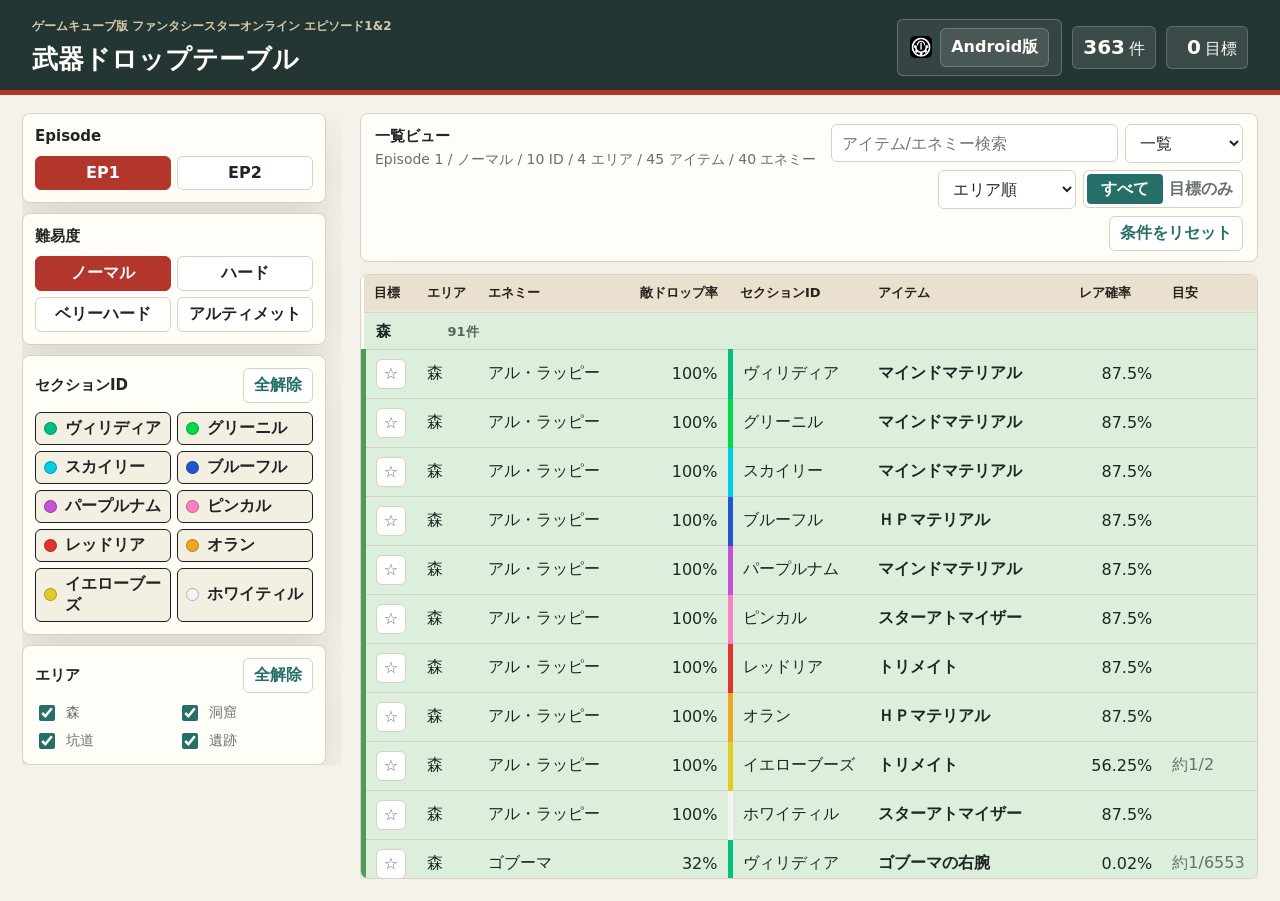
==== commit 21961b2c: "Add files via upload" ====
--- a/index.html
+++ b/index.html
@@ -5,6 +5,7 @@
     <meta name="viewport" content="width=device-width, initial-scale=1" />
     <title>ゲームキューブ版 ファンタシースターオンライン エピソード1&2 武器ドロップテーブル</title>
     <link rel="stylesheet" href="./styles.css" />
+    <link rel="icon" href="./assets/app-icon.png" />
   </head>
   <body>
     <header class="app-header">
@@ -17,6 +18,10 @@
         </p>
       </div>
       <div class="header-stats" aria-live="polite">
+        <a class="android-link" href="./android.html" aria-label="Android版アプリのインストール方法">
+          <img src="./assets/app-icon.png" alt="" />
+          <span>Android版</span>
+        </a>
         <span><strong id="visibleCount">0</strong>件</span>
         <span><strong id="targetCount">0</strong>目標</span>
       </div>
--- a/styles.css
+++ b/styles.css
@@ -18,7 +18,9 @@
 
 body {
   margin: 0;
+  height: 100vh;
   min-height: 100vh;
+  overflow: hidden;
   background: var(--bg);
   color: var(--ink);
   font-family:
@@ -83,6 +85,7 @@
 
 .header-stats {
   display: flex;
+  align-items: center;
   gap: 10px;
   flex-wrap: wrap;
 }
@@ -101,21 +104,45 @@
   font-size: 20px;
 }
 
+.android-link {
+  display: inline-flex;
+  align-items: center;
+  gap: 8px;
+  min-height: 46px;
+  padding: 8px 12px;
+  border: 1px solid rgba(255, 255, 255, 0.24);
+  border-radius: 6px;
+  background: rgba(255, 255, 255, 0.08);
+  color: #fffdf8;
+  font-weight: 800;
+  text-decoration: none;
+}
+
+.android-link:hover {
+  background: rgba(255, 255, 255, 0.14);
+}
+
+.android-link img {
+  width: 22px;
+  height: 22px;
+  border-radius: 5px;
+}
+
 .layout {
   display: grid;
   grid-template-columns: minmax(260px, 320px) minmax(0, 1fr);
-  gap: 22px;
-  padding: 22px;
+  gap: 18px;
+  height: calc(100vh - 94px);
+  overflow: hidden;
+  padding: 18px 22px 22px;
 }
 
 .filters {
   display: flex;
   flex-direction: column;
-  gap: 14px;
+  gap: 10px;
   align-self: start;
-  position: sticky;
-  top: 108px;
-  max-height: calc(100vh - 124px);
+  max-height: 100%;
   overflow-y: auto;
   padding-right: 6px;
   scrollbar-gutter: stable;
@@ -142,7 +169,7 @@
 
 .filter-section,
 .target-panel {
-  padding: 14px;
+  padding: 12px;
   background: var(--surface);
   border: 1px solid var(--line);
   border-radius: 8px;
@@ -152,7 +179,7 @@
 .filter-section {
   display: flex;
   flex-direction: column;
-  gap: 12px;
+  gap: 9px;
 }
 
 .section-heading {
@@ -179,8 +206,8 @@
 }
 
 .segmented button {
-  min-height: 38px;
-  padding: 8px;
+  min-height: 34px;
+  padding: 6px 8px;
   font-weight: 700;
 }
 
@@ -193,15 +220,15 @@
 .section-grid {
   display: grid;
   grid-template-columns: repeat(2, minmax(0, 1fr));
-  gap: 7px;
+  gap: 6px;
 }
 
 .section-button {
   display: flex;
   align-items: center;
   gap: 8px;
-  min-height: 36px;
-  padding: 7px 8px;
+  min-height: 32px;
+  padding: 5px 8px;
   text-align: left;
 }
 
@@ -222,7 +249,7 @@
 .check-grid {
   display: grid;
   grid-template-columns: repeat(2, minmax(0, 1fr));
-  gap: 8px;
+  gap: 6px 8px;
 }
 
 .toggle-row,
@@ -268,24 +295,28 @@
 
 .results {
   min-width: 0;
+  min-height: 0;
   display: flex;
   flex-direction: column;
-  gap: 14px;
+  gap: 12px;
+  overflow: hidden;
 }
 
 .results-toolbar {
   display: flex;
   align-items: flex-start;
   justify-content: space-between;
-  gap: 16px;
-  padding: 16px 18px;
+  gap: 14px;
+  padding: 10px 14px;
   background: var(--surface);
   border: 1px solid var(--line);
   border-radius: 8px;
+  box-shadow: none;
 }
 
 .results-heading {
-  min-width: 220px;
+  min-width: 260px;
+  padding-top: 2px;
 }
 
 #resultsSummary {
@@ -298,7 +329,7 @@
   display: flex;
   align-items: center;
   justify-content: flex-end;
-  gap: 8px;
+  gap: 7px;
   flex: 1;
   flex-wrap: wrap;
 }
@@ -389,6 +420,8 @@
 }
 
 .table-shell {
+  flex: 1;
+  min-height: 0;
   overflow: auto;
   background: var(--surface);
   border: 1px solid var(--line);
@@ -429,9 +462,6 @@
 }
 
 .area-divider td {
-  position: sticky;
-  top: 37px;
-  z-index: 1;
   padding: 8px 12px;
   border-top: 2px solid rgba(0, 0, 0, 0.08);
   border-bottom: 1px solid rgba(0, 0, 0, 0.1);
@@ -549,6 +579,83 @@
   padding: 28px;
   color: var(--muted);
   text-align: center;
+}
+
+.android-page {
+  height: auto;
+  min-height: 100vh;
+  overflow: auto;
+}
+
+.android-header {
+  position: static;
+}
+
+.android-content {
+  width: min(920px, calc(100% - 36px));
+  margin: 28px auto 48px;
+}
+
+.android-hero,
+.android-section {
+  background: var(--surface);
+  border: 1px solid var(--line);
+  border-radius: 8px;
+  box-shadow: var(--shadow);
+}
+
+.android-hero {
+  display: grid;
+  grid-template-columns: 120px minmax(0, 1fr);
+  gap: 22px;
+  align-items: center;
+  padding: 22px;
+}
+
+.android-icon {
+  width: 112px;
+  height: 112px;
+  border-radius: 20px;
+}
+
+.android-hero h2,
+.android-section h2 {
+  margin: 0 0 10px;
+}
+
+.android-hero p,
+.android-section li {
+  color: var(--muted);
+  line-height: 1.75;
+}
+
+.download-button {
+  display: inline-flex;
+  align-items: center;
+  justify-content: center;
+  min-height: 42px;
+  margin-top: 16px;
+  padding: 10px 16px;
+  border-radius: 6px;
+  background: var(--accent);
+  color: #fff;
+  font-weight: 800;
+  text-decoration: none;
+}
+
+.download-button:hover {
+  background: #962d26;
+}
+
+.android-section {
+  margin-top: 16px;
+  padding: 20px 22px;
+}
+
+.steps,
+.notes {
+  margin: 0;
+  padding-left: 22px;
 }
 
 @media (max-width: 860px) {
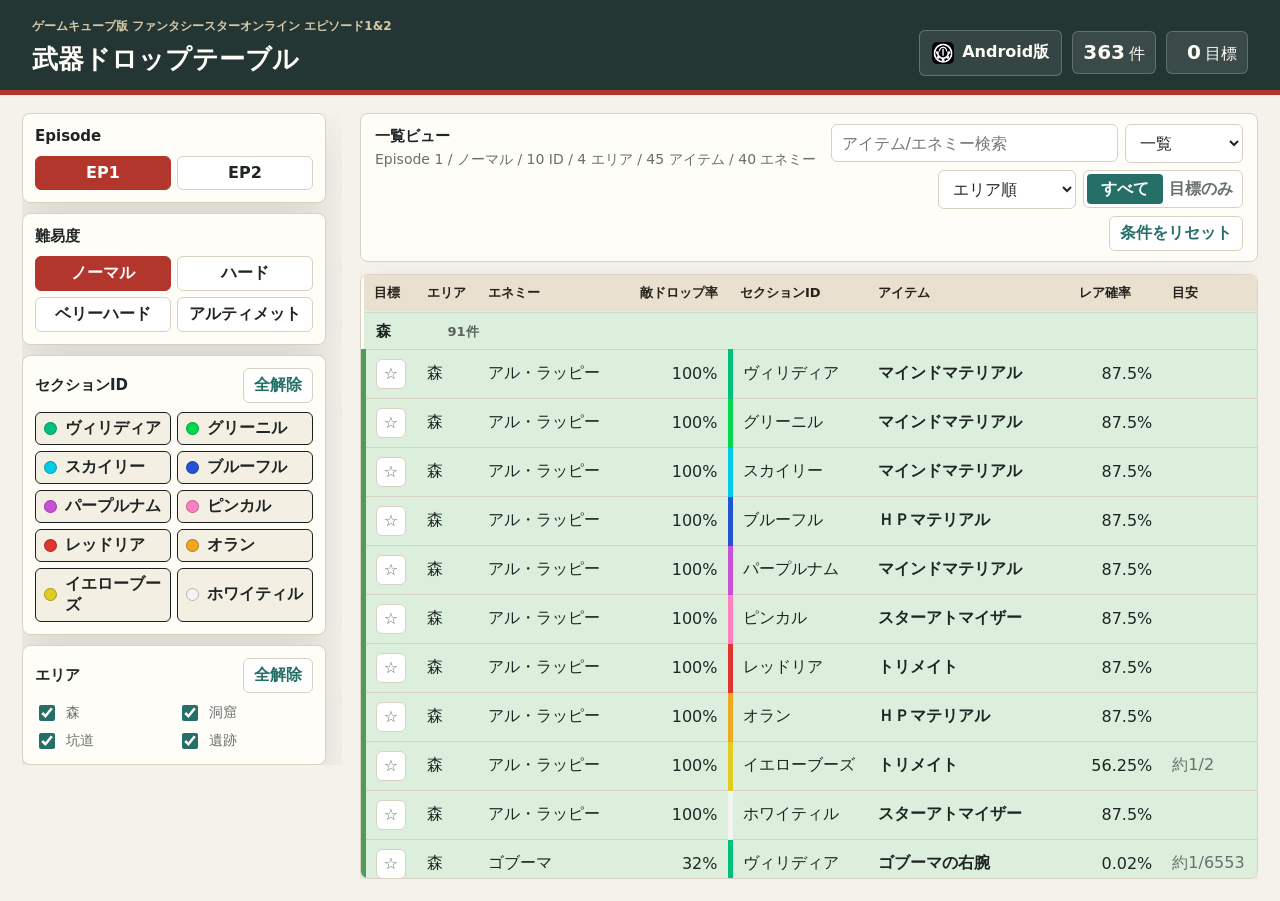
==== commit 87ca8aa0: "Add files via upload" ====
--- a/index.html
+++ b/index.html
@@ -20,10 +20,11 @@
       <div class="header-stats" aria-live="polite">
         <a class="android-link" href="./android.html" aria-label="Android版アプリのインストール方法">
           <img src="./assets/app-icon.png" alt="" />
-          <span>Android版</span>
+          <span class="android-link-label-short">Android版</span>
+          <span class="android-link-label-long">Android版アプリを使う</span>
         </a>
-        <span><strong id="visibleCount">0</strong>件</span>
-        <span><strong id="targetCount">0</strong>目標</span>
+        <span class="stat-pill"><strong id="visibleCount">0</strong>件</span>
+        <span class="stat-pill"><strong id="targetCount">0</strong>目標</span>
       </div>
     </header>
 
--- a/styles.css
+++ b/styles.css
@@ -90,7 +90,7 @@
   flex-wrap: wrap;
 }
 
-.header-stats span {
+.stat-pill {
   min-width: 82px;
   padding: 8px 10px;
   background: rgba(255, 255, 255, 0.1);
@@ -99,7 +99,7 @@
   text-align: right;
 }
 
-.header-stats strong {
+.stat-pill strong {
   margin-right: 4px;
   font-size: 20px;
 }
@@ -128,6 +128,10 @@
   border-radius: 5px;
 }
 
+.android-link-label-long {
+  display: none;
+}
+
 .layout {
   display: grid;
   grid-template-columns: minmax(260px, 320px) minmax(0, 1fr);
@@ -662,7 +666,41 @@
   .app-header {
     align-items: flex-start;
     flex-direction: column;
-    padding: 16px 18px;
+    gap: 14px;
+    padding: 16px;
+  }
+
+  .app-header h1 {
+    font-size: 25px;
+  }
+
+  .header-stats {
+    width: 100%;
+  }
+
+  .stat-pill {
+    display: none;
+  }
+
+  .android-link {
+    justify-content: center;
+    width: 100%;
+    min-height: 46px;
+    background: var(--accent-2);
+    border-color: var(--accent-2);
+    font-size: 15px;
+  }
+
+  .android-link:hover {
+    background: #21635d;
+  }
+
+  .android-link-label-short {
+    display: none;
+  }
+
+  .android-link-label-long {
+    display: inline;
   }
 
   .layout {
